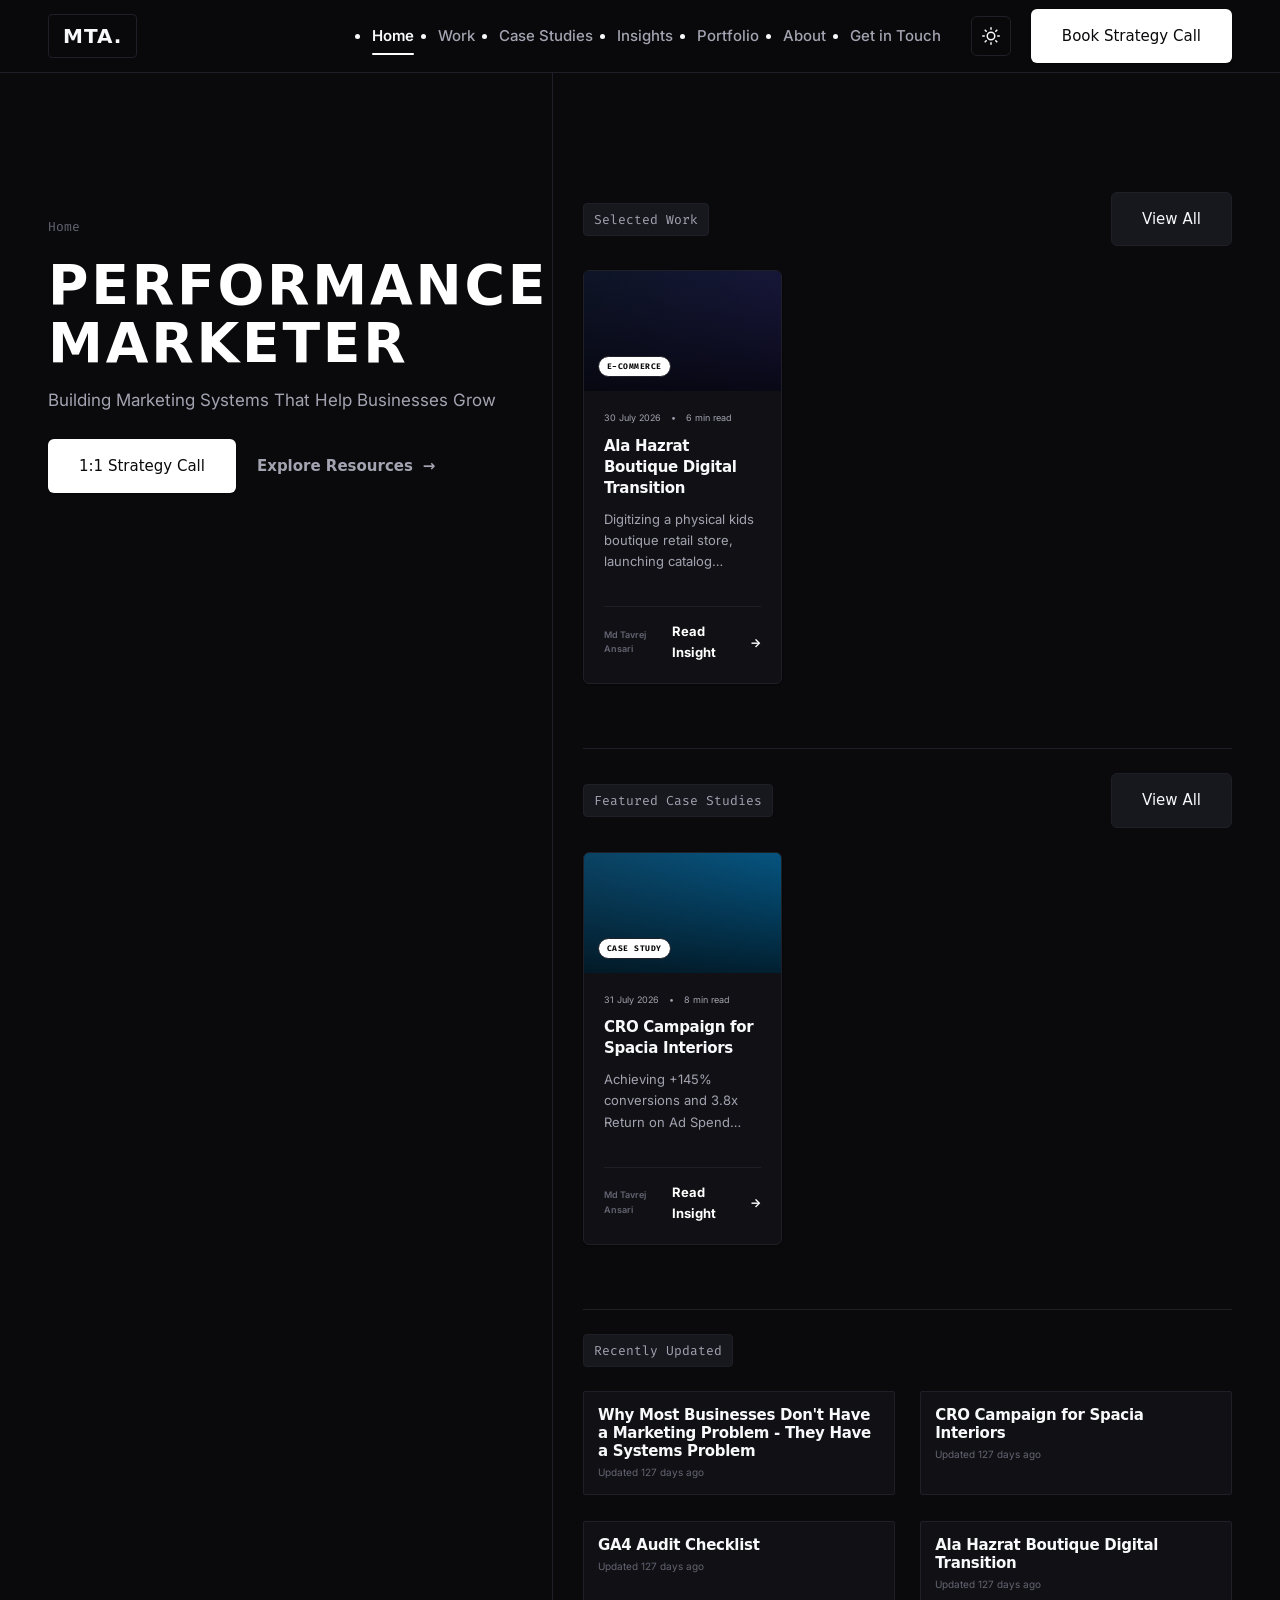
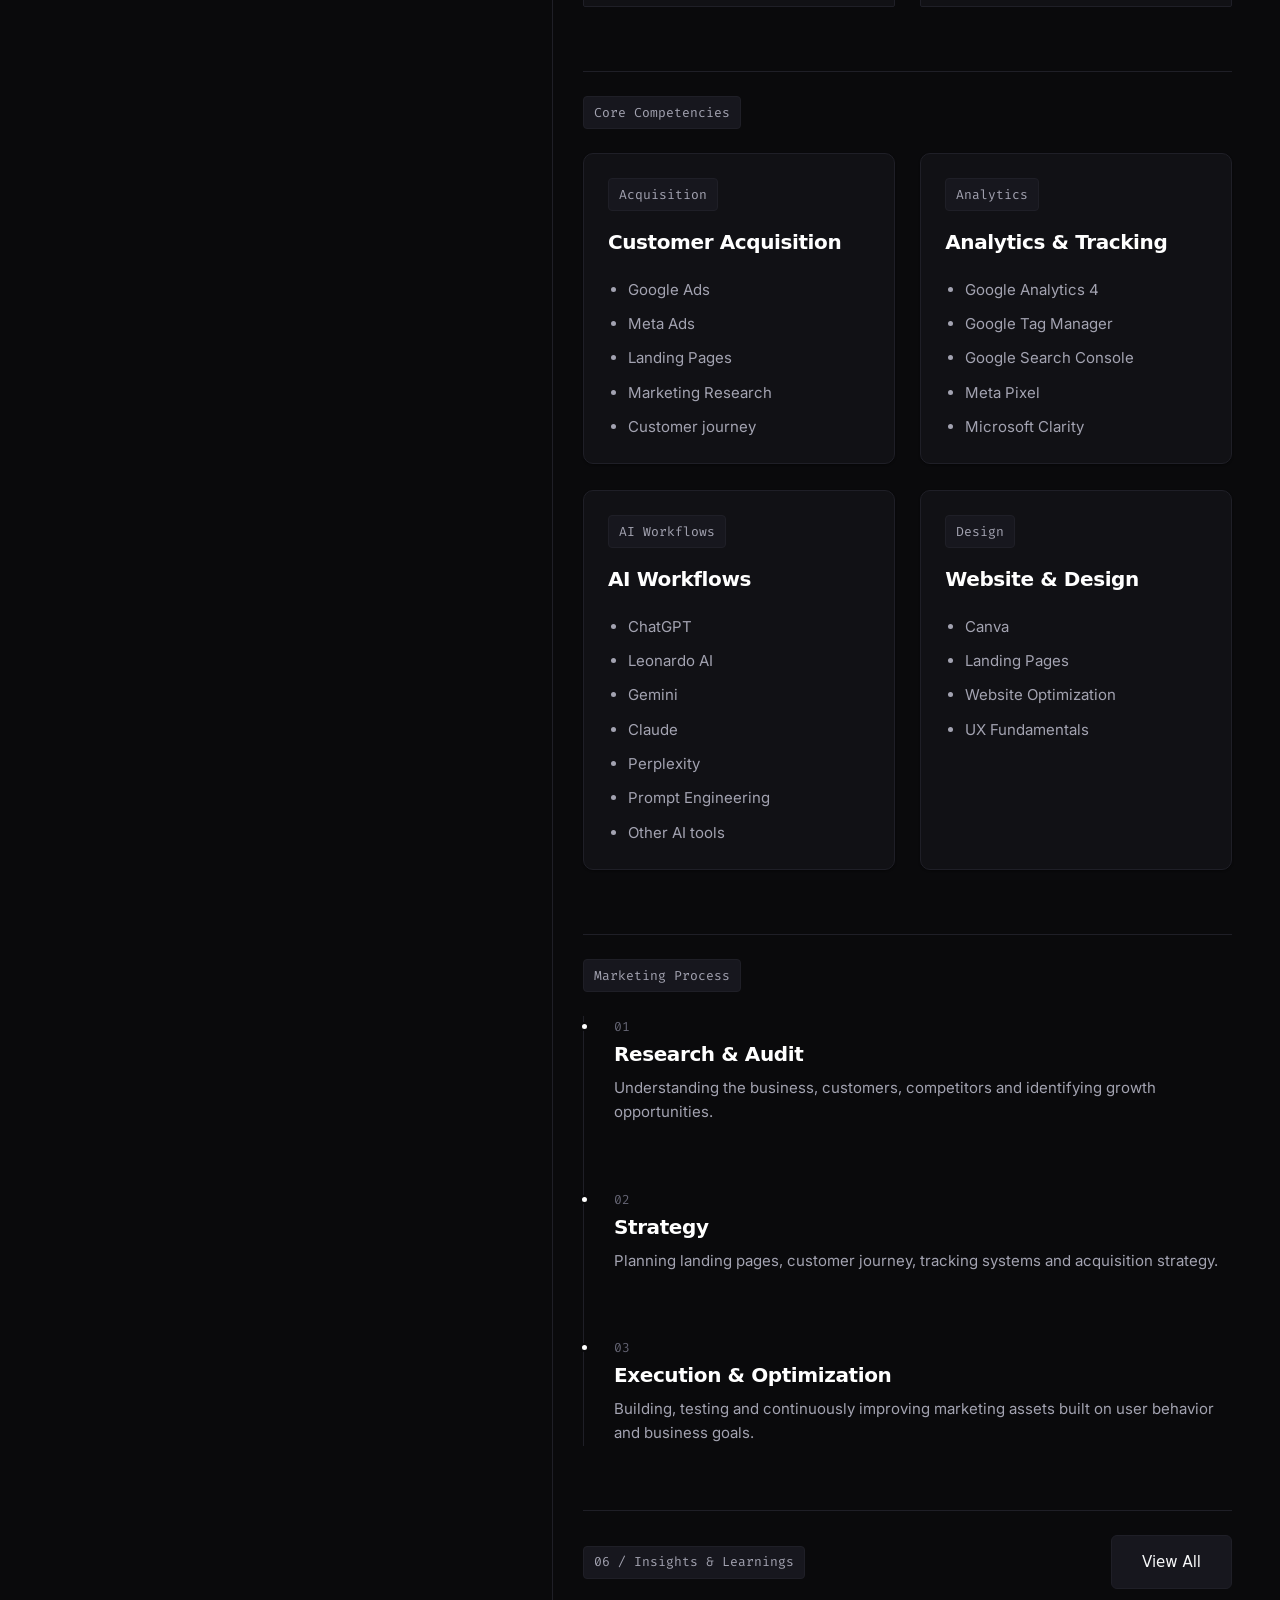
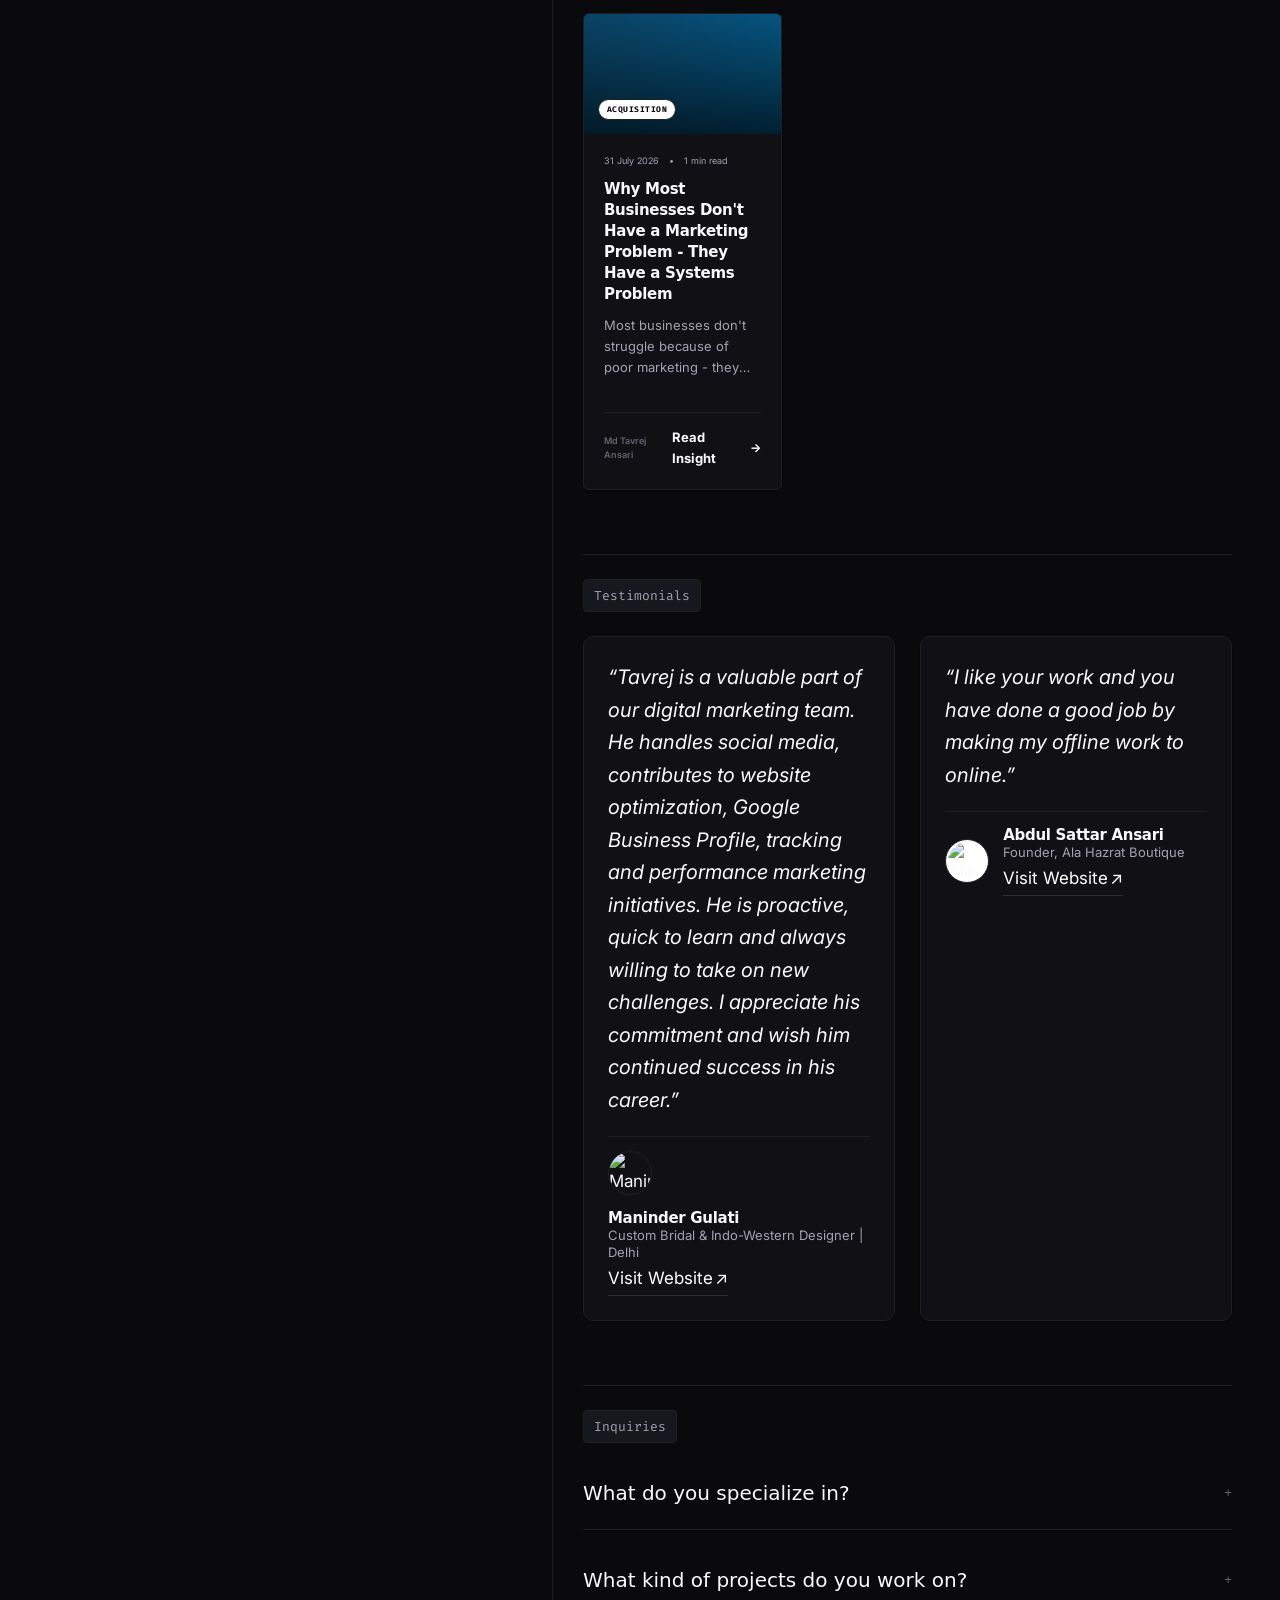
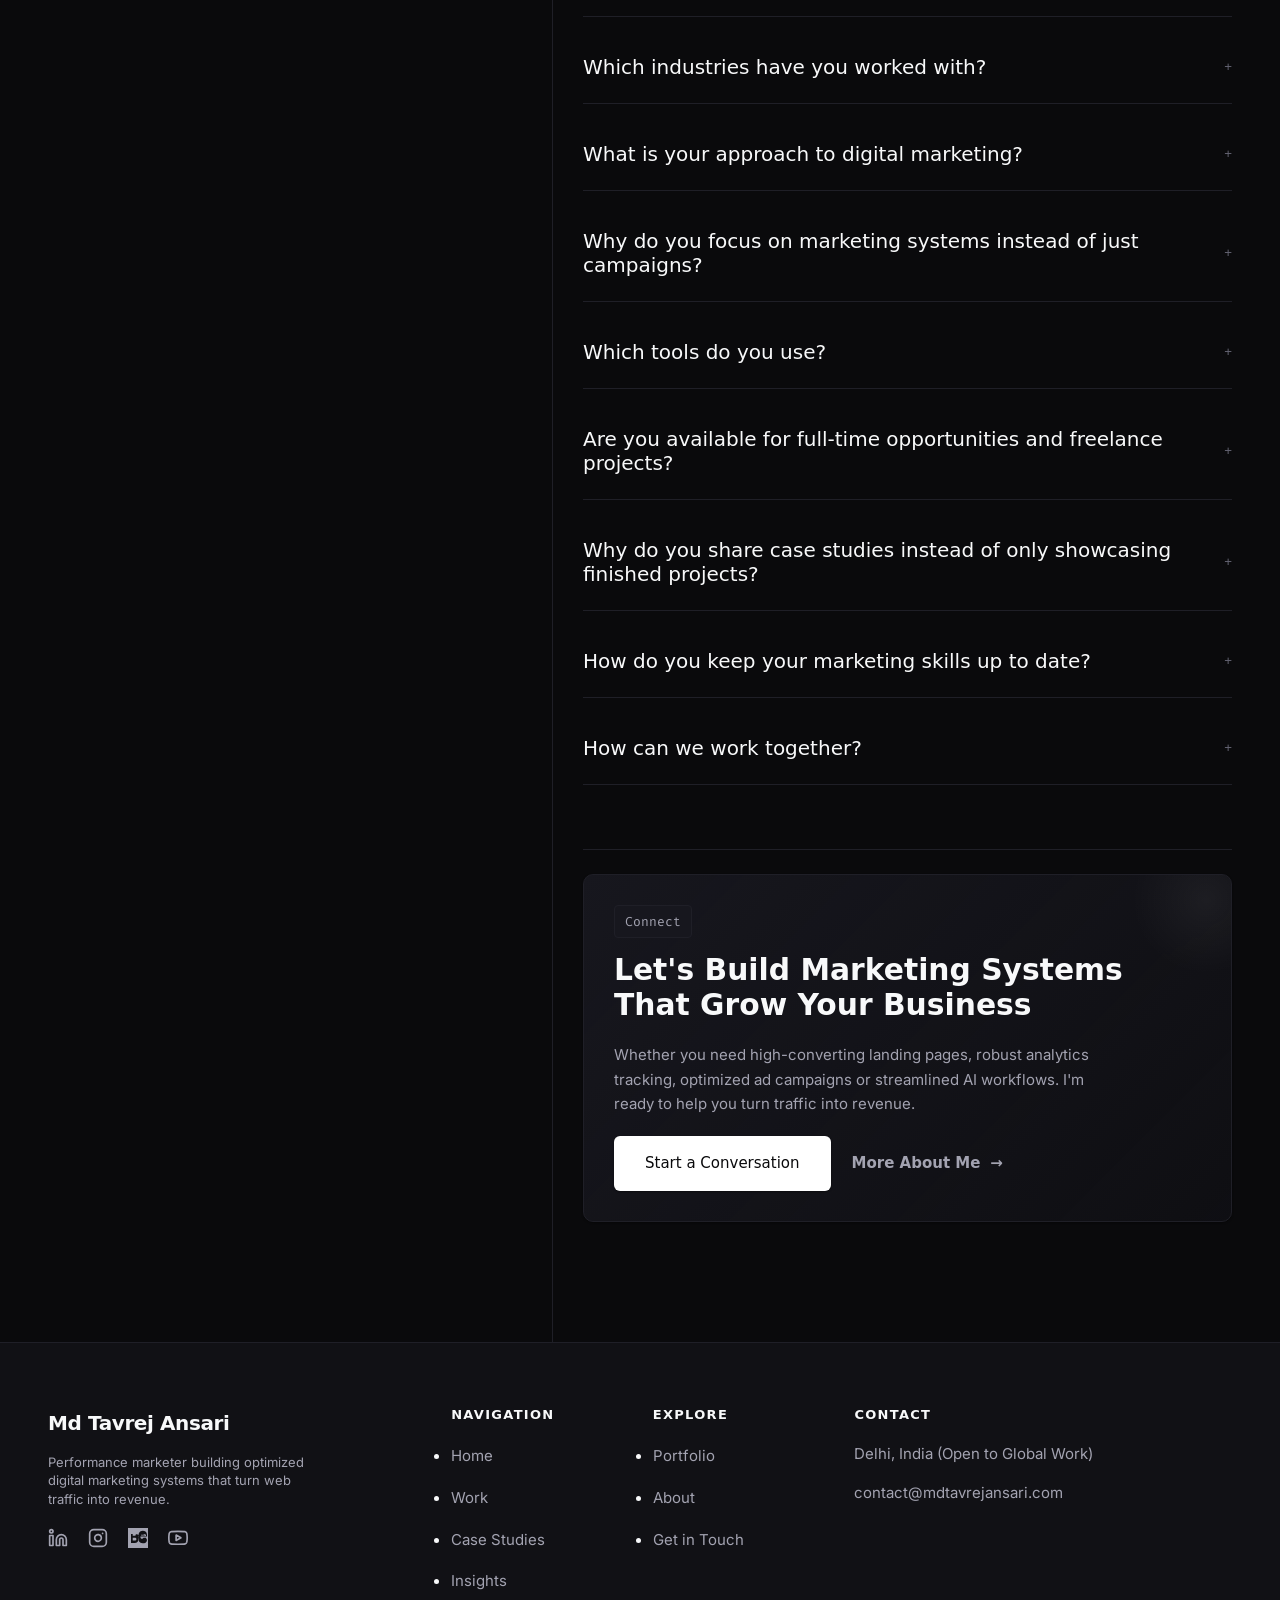
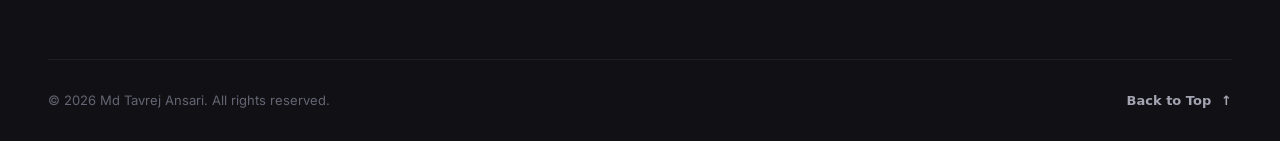
==== index.html @ 64d2eac8 "Initial commit: Integrate lightweight CMS and convert static portfolio to dynamic platform" ====
<!DOCTYPE html>
<html lang="en" data-theme="dark">

<head>
  <meta charset="UTF-8">
  <meta name="viewport" content="width=device-width, initial-scale=1.0">
  <title>Md Tavrej Ansari - Performance Marketer</title>
  <meta name="description"
    content="[SEO Page Meta Description: Professional portfolio of Md Tavrej Ansari. Clean wireframe structure ready for content integration.]">
  <link rel="stylesheet" href="/css/variables.css">
  <link rel="stylesheet" href="/css/main.css">
  <link rel="stylesheet" href="/css/components.css">
</head>

<body>
  <!-- Sticky Global Navigation Header -->
  <global-navbar></global-navbar>

  <main class="container">
    <div class="grid-12 relative" style="align-items: start;">

      <!-- LEFT SIDEBAR: Pinned Hero/Profile Section (Desktop Only) -->
      <aside class="col-span-12 col-span-5 sticky-sidebar flow flow-lg" aria-label="Profile Summary Intro"
        style="padding-top: var(--space-section); padding-bottom: var(--space-section);">
        <div class="flow flow-sm">
          <div class="breadcrumbs">
            <span>Home</span>
          </div>

          <h1 class="hero-title">PERFORMANCE MARKETER</h1>

          <p class="max-w-prose">
            Building Marketing Systems That Help Businesses Grow
          </p>
        </div>

        <div class="flex-group" style="align-items: center; gap: var(--space-md);">
          <a href="/contact" class="btn btn-primary">1:1 Strategy Call</a>
          <a href="/resources" class="btn btn-text"
            style="display: inline-flex; align-items: center; gap: var(--space-xs); font-weight: var(--fw-semibold); color: var(--color-text-secondary); text-decoration: none; padding: var(--space-xs) 0;">
            <span>Explore Resources</span>
            <span aria-hidden="true">&rarr;</span>
          </a>
        </div>
      </aside>

      <!-- RIGHT SIDEBAR: Scrollable Sections Flow -->
      <div class="col-span-12 col-span-7 border-l-desktop flow flow-xxl"
        style="padding-top: var(--space-section); padding-bottom: var(--space-section);">

        <!-- 2. FEATURED PROJECTS -->
        <section class="flow flow-lg" aria-label="Featured Projects Grid">
          <div class="flex-group justify-between">
            <div>
              <span class="badge">Selected Work</span>
            </div>
            <a href="/projects" class="btn btn-secondary">View All</a>
          </div>

          <div class="grid-12" id="home-latest-projects" style="gap: var(--grid-gap);">
            <!-- Populated dynamically by cms-loader.js -->
          </div>
        </section>

        <hr class="divider mb-0 mt-0">

        <!-- 3. FEATURED CASE STUDIES -->
        <section class="flow flow-lg" aria-label="Featured Case Studies">
          <div class="flex-group justify-between">
            <div>
              <span class="badge">Featured Case Studies</span>
            </div>
            <a href="/case-studies" class="btn btn-secondary">View All</a>
          </div>

          <div class="grid-12" id="home-latest-cases" style="gap: var(--grid-gap);">
            <!-- Populated dynamically by cms-loader.js -->
          </div>
        </section>

        <hr class="divider mb-0 mt-0">

        <!-- RECENTLY UPDATED -->
        <section class="flow flow-lg" aria-label="Recently Updated Publications">
          <div>
            <span class="badge">Recently Updated</span>
          </div>
          <div class="grid-12" id="home-recently-updated" style="gap: var(--grid-gap);">
            <!-- Populated dynamically by cms-loader.js -->
          </div>
        </section>

        <hr class="divider mb-0 mt-0">

        <!-- 4. SERVICES / EXPERTISE -->
        <section class="flow flow-lg" aria-label="Skills and Areas of Expertise">
          <div>
            <span class="badge">Core Competencies</span>
          </div>

          <div class="grid-12 grid-cols-2">
            <!-- Competency Category 1 -->
            <div class="card">
              <div class="card-body flow flow-xs">
                <span class="badge self-start">Acquisition</span>
                <h3 class="card-title"
                  style="font-size: var(--font-size-md); font-weight: bold; margin-top: var(--space-xxs);">Customer
                  Acquisition</h3>
                <ul class="flow flow-xxs mt-xs"
                  style="padding-left: var(--space-md); list-style-type: disc; color: var(--color-text-secondary); font-size: var(--font-size-sm); line-height: var(--lh-body);">
                  <li>Google Ads</li>
                  <li>Meta Ads</li>
                  <li>Landing Pages</li>
                  <li>Marketing Research</li>
                  <li>Customer journey</li>
                </ul>
              </div>
            </div>

            <!-- Competency Category 2 -->
            <div class="card">
              <div class="card-body flow flow-xs">
                <span class="badge self-start">Analytics</span>
                <h3 class="card-title"
                  style="font-size: var(--font-size-md); font-weight: bold; margin-top: var(--space-xxs);">Analytics &
                  Tracking</h3>
                <ul class="flow flow-xxs mt-xs"
                  style="padding-left: var(--space-md); list-style-type: disc; color: var(--color-text-secondary); font-size: var(--font-size-sm); line-height: var(--lh-body);">
                  <li>Google Analytics 4</li>
                  <li>Google Tag Manager</li>
                  <li>Google Search Console</li>
                  <li>Meta Pixel</li>
                  <li>Microsoft Clarity</li>
                </ul>
              </div>
            </div>

            <!-- Competency Category 3 -->
            <div class="card">
              <div class="card-body flow flow-xs">
                <span class="badge self-start">AI Workflows</span>
                <h3 class="card-title"
                  style="font-size: var(--font-size-md); font-weight: bold; margin-top: var(--space-xxs);">AI Workflows
                </h3>
                <ul class="flow flow-xxs mt-xs"
                  style="padding-left: var(--space-md); list-style-type: disc; color: var(--color-text-secondary); font-size: var(--font-size-sm); line-height: var(--lh-body);">
                  <li>ChatGPT</li>
                  <li>Leonardo AI</li>
                  <li>Gemini</li>
                  <li>Claude</li>
                  <li>Perplexity</li>
                  <li>Prompt Engineering</li>
                  <li>Other AI tools</li>
                </ul>
              </div>
            </div>

            <!-- Competency Category 4 -->
            <div class="card">
              <div class="card-body flow flow-xs">
                <span class="badge self-start">Design</span>
                <h3 class="card-title"
                  style="font-size: var(--font-size-md); font-weight: bold; margin-top: var(--space-xxs);">Website &
                  Design</h3>
                <ul class="flow flow-xxs mt-xs"
                  style="padding-left: var(--space-md); list-style-type: disc; color: var(--color-text-secondary); font-size: var(--font-size-sm); line-height: var(--lh-body);">
                  <li>Canva</li>
                  <li>Landing Pages</li>
                  <li>Website Optimization</li>
                  <li>UX Fundamentals</li>
                </ul>
              </div>
            </div>
          </div>
        </section>

        <hr class="divider mb-0 mt-0">

        <!-- 5. WORK PROCESS -->
        <section class="flow flow-lg" aria-label="Development Methodology">
          <div>
            <span class="badge">Marketing Process</span>
          </div>

          <div class="timeline-list flow flow-lg">
            <!-- Step 1 -->
            <div class="timeline-item flow flow-xs">
              <div class="timeline-dot"></div>
              <div class="timeline-meta">01</div>
              <h3 class="card-title"
                style="font-size: var(--font-size-md); font-weight: bold; margin-top: var(--space-xxs);">Research &
                Audit</h3>
              <p
                style="color: var(--color-text-secondary); font-size: var(--font-size-sm); line-height: var(--lh-body);">
                Understanding the business, customers, competitors and identifying growth opportunities.
              </p>
            </div>

            <!-- Step 2 -->
            <div class="timeline-item flow flow-xs">
              <div class="timeline-dot"></div>
              <div class="timeline-meta">02</div>
              <h3 class="card-title"
                style="font-size: var(--font-size-md); font-weight: bold; margin-top: var(--space-xxs);">Strategy</h3>
              <p
                style="color: var(--color-text-secondary); font-size: var(--font-size-sm); line-height: var(--lh-body);">
                Planning landing pages, customer journey, tracking systems and acquisition strategy.
              </p>
            </div>

            <!-- Step 3 -->
            <div class="timeline-item flow flow-xs">
              <div class="timeline-dot"></div>
              <div class="timeline-meta">03</div>
              <h3 class="card-title"
                style="font-size: var(--font-size-md); font-weight: bold; margin-top: var(--space-xxs);">Execution &
                Optimization</h3>
              <p
                style="color: var(--color-text-secondary); font-size: var(--font-size-sm); line-height: var(--lh-body);">
                Building, testing and continuously improving marketing assets built on user behavior and business goals.
              </p>
            </div>
          </div>
        </section>

        <hr class="divider mb-0 mt-0">

        <!-- 6. SELECTED ARTICLES -->
        <section class="flow flow-lg" aria-label="Recent Journal Articles">
          <div class="flex-group justify-between">
            <div>
              <span class="badge">06 / Insights & Learnings</span>
            </div>
            <a href="/articles" class="btn btn-secondary">View All</a>
          </div>

          <div class="grid-12" id="home-latest-articles" style="gap: var(--grid-gap);">
            <!-- Populated dynamically by cms-loader.js -->
          </div>
        </section>

        <hr class="divider mb-0 mt-0">

        <!-- 7. TESTIMONIALS -->
        <section class="flow flow-lg" aria-label="Client Feedback and Endorsements">
          <div>
            <span class="badge">Testimonials</span>
          </div>

          <div class="grid-12 grid-cols-2">
            <!-- Testimonial Card 1 -->
            <div class="card" style="padding: var(--space-lg);">
              <div class="flow flow-sm">
                <p
                  style="color: var(--color-text-primary); font-size: var(--font-size-md); line-height: var(--lh-body); font-style: italic;">
                  &ldquo;Tavrej is a valuable part of our digital marketing team. He handles social media, contributes
                  to website optimization, Google Business Profile, tracking and performance marketing initiatives. He
                  is proactive, quick to learn and always willing to take on new challenges. I appreciate his commitment
                  and wish him continued success in his career.&rdquo;
                </p>

                <div class="flex-group"
                  style="align-items: center; gap: var(--space-sm); border-top: 1px solid var(--color-border); padding-top: var(--space-sm); margin-top: var(--space-md);">
                  <img
                    src="https://media.licdn.com/dms/image/v2/D5603AQECJo79I4XwNw/profile-displayphoto-crop_800_800/B56Z2p_N1HHgAI-/0/1776673418296?e=1787184000&v=beta&t=XqsQSyARBqU2iQBm9NvF2PyPmhvC42hJ1-kITWvevDM"
                    alt="Maninder Gulati"
                    style="width: 44px; height: 44px; border-radius: var(--radius-full); object-fit: cover; flex-shrink: 0; border: 1px solid var(--color-border);" />
                  <div>
                    <h4
                      style="font-size: var(--font-size-sm); font-weight: bold; color: var(--color-text-primary); margin: 0;">
                      Maninder Gulati</h4>
                    <p
                      style="font-size: var(--font-size-xs); color: var(--color-text-secondary); margin: 0; line-height: 1.3;">
                      Custom Bridal & Indo-Western Designer | Delhi
                    </p>
                    <a href="https://manindergulatiofficial.com" target="_blank" rel="noopener noreferrer"
                      class="inline-link"
                      style="font-size: var(--font-size-xxs); display: inline-flex; align-items: center; gap: 2px; margin-top: 4px;">
                      <span>Visit Website</span>
                      <span aria-hidden="true">&nearr;</span>
                    </a>
                  </div>
                </div>
              </div>
            </div>

            <!-- Testimonial Card 2 -->
            <div class="card" style="padding: var(--space-lg);">
              <div class="flow flow-sm">
                <p
                  style="color: var(--color-text-primary); font-size: var(--font-size-md); line-height: var(--lh-body); font-style: italic;">
                  &ldquo;I like your work and you have done a good job by making my offline work to online.&rdquo;
                </p>

                <div class="flex-group"
                  style="align-items: center; gap: var(--space-sm); border-top: 1px solid var(--color-border); padding-top: var(--space-sm); margin-top: var(--space-md);">
                  <img
                    src="https://res.cloudinary.com/deaammmyy/image/upload/v1762666884/logo%202%20of%20Ala%20Hazrat%20Boutique.png"
                    alt="Ala Hazrat Boutique"
                    style="width: 44px; height: 44px; border-radius: var(--radius-full); object-fit: contain; flex-shrink: 0; border: 1px solid var(--color-border); background-color: #ffffff; padding: 2px;" />
                  <div>
                    <h4
                      style="font-size: var(--font-size-sm); font-weight: bold; color: var(--color-text-primary); margin: 0;">
                      Abdul Sattar Ansari</h4>
                    <p
                      style="font-size: var(--font-size-xs); color: var(--color-text-secondary); margin: 0; line-height: 1.3;">
                      Founder, Ala Hazrat Boutique
                    </p>
                    <a href="https://alahazratboutique.store" target="_blank" rel="noopener noreferrer"
                      class="inline-link"
                      style="font-size: var(--font-size-xxs); display: inline-flex; align-items: center; gap: 2px; margin-top: 4px;">
                      <span>Visit Website</span>
                      <span aria-hidden="true">&nearr;</span>
                    </a>
                  </div>
                </div>
              </div>
            </div>
          </div>
        </section>

        <hr class="divider mb-0 mt-0">

        <!-- 8. FREQUENTLY ASKED QUESTIONS -->
        <section class="flow flow-lg" aria-label="Frequently Asked Questions">
          <div>
            <span class="badge">Inquiries</span>
          </div>

          <div class="flow flow-sm">
            <!-- FAQ Item 1 -->
            <div class="accordion-item">
              <button class="accordion-header" aria-expanded="false" aria-controls="faq-home-1">
                <span class="accordion-title">What do you specialize in?</span>
                <span class="accordion-icon" aria-hidden="true">&plus;</span>
              </button>
              <div class="accordion-content" id="faq-home-1">
                <div class="accordion-body flow flow-xs">
                  <p>I specialize in building marketing systems that help businesses improve customer acquisition and
                    digital performance. My work includes Google Ads, Landing Pages, Website Optimization, conversion
                    tracking (GA4 & GTM), customer journey analysis and AI-powered marketing workflows.</p>
                </div>
              </div>
            </div>

            <!-- FAQ Item 2 -->
            <div class="accordion-item">
              <button class="accordion-header" aria-expanded="false" aria-controls="faq-home-2">
                <span class="accordion-title">What kind of projects do you work on?</span>
                <span class="accordion-icon" aria-hidden="true">&plus;</span>
              </button>
              <div class="accordion-content" id="faq-home-2">
                <div class="accordion-body flow flow-xs">
                  <p>I work on projects like landing page development, marketing strategy, website optimization,
                    tracking implementation, digital marketing campaigns, AI-assisted workflows and business growth
                    experiments. Each project focuses on solving a real business challenge with measurable improvements.
                  </p>
                </div>
              </div>
            </div>

            <!-- FAQ Item 3 -->
            <div class="accordion-item">
              <button class="accordion-header" aria-expanded="false" aria-controls="faq-home-3">
                <span class="accordion-title">Which industries have you worked with?</span>
                <span class="accordion-icon" aria-hidden="true">&plus;</span>
              </button>
              <div class="accordion-content" id="faq-home-3">
                <div class="accordion-body flow flow-xs">
                  <p>I've worked with businesses across fashion, interiors, local services, healthcare and other
                    service-based industries. Every project has helped me understand different customer behaviors,
                    marketing challenges and business growth strategies.</p>
                </div>
              </div>
            </div>

            <!-- FAQ Item 4 -->
            <div class="accordion-item">
              <button class="accordion-header" aria-expanded="false" aria-controls="faq-home-4">
                <span class="accordion-title">What is your approach to digital marketing?</span>
                <span class="accordion-icon" aria-hidden="true">&plus;</span>
              </button>
              <div class="accordion-content" id="faq-home-4">
                <div class="accordion-body flow flow-xs">
                  <p>I believe successful marketing starts with understanding the business before launching campaigns.
                    My approach begins with research, customer journey analysis, landing page optimization and proper
                    tracking, followed by continuous testing and improvement.</p>
                </div>
              </div>
            </div>

            <!-- FAQ Item 5 -->
            <div class="accordion-item">
              <button class="accordion-header" aria-expanded="false" aria-controls="faq-home-5">
                <span class="accordion-title">Why do you focus on marketing systems instead of just campaigns?</span>
                <span class="accordion-icon" aria-hidden="true">&plus;</span>
              </button>
              <div class="accordion-content" id="faq-home-5">
                <div class="accordion-body flow flow-xs">
                  <p>Running ads is only one part of marketing. A strong marketing system connects the website, landing
                    pages, analytics, conversion tracking, customer journey and ongoing optimization so every marketing
                    effort supports long-term business growth.</p>
                </div>
              </div>
            </div>

            <!-- FAQ Item 6 -->
            <div class="accordion-item">
              <button class="accordion-header" aria-expanded="false" aria-controls="faq-home-6">
                <span class="accordion-title">Which tools do you use?</span>
                <span class="accordion-icon" aria-hidden="true">&plus;</span>
              </button>
              <div class="accordion-content" id="faq-home-6">
                <div class="accordion-body flow flow-xs">
                  <p>My workflow includes Google Ads, Google Analytics 4 (GA4), Google Tag Manager (GTM), Meta Pixel,
                    Microsoft Clarity, Canva, ChatGPT, AI-powered creative tools and other digital marketing platforms
                    depending on project requirements.</p>
                </div>
              </div>
            </div>

            <!-- FAQ Item 7 -->
            <div class="accordion-item">
              <button class="accordion-header" aria-expanded="false" aria-controls="faq-home-7">
                <span class="accordion-title">Are you available for full-time opportunities and freelance
                  projects?</span>
                <span class="accordion-icon" aria-hidden="true">&plus;</span>
              </button>
              <div class="accordion-content" id="faq-home-7">
                <div class="accordion-body flow flow-xs">
                  <p>Yes. I'm open to full-time roles, freelance collaborations and project-based consulting where I can
                    contribute to digital marketing, customer acquisition, landing pages, marketing systems and business
                    growth initiatives.</p>
                </div>
              </div>
            </div>

            <!-- FAQ Item 8 -->
            <div class="accordion-item">
              <button class="accordion-header" aria-expanded="false" aria-controls="faq-home-8">
                <span class="accordion-title">Why do you share case studies instead of only showcasing finished
                  projects?</span>
                <span class="accordion-icon" aria-hidden="true">&plus;</span>
              </button>
              <div class="accordion-content" id="faq-home-8">
                <div class="accordion-body flow flow-xs">
                  <p>Case studies explain the thinking behind every project. I believe understanding the problem,
                    research process, strategy, implementation and lessons learned provides more value than simply
                    displaying the final outcome.</p>
                </div>
              </div>
            </div>

            <!-- FAQ Item 9 -->
            <div class="accordion-item">
              <button class="accordion-header" aria-expanded="false" aria-controls="faq-home-9">
                <span class="accordion-title">How do you keep your marketing skills up to date?</span>
                <span class="accordion-icon" aria-hidden="true">&plus;</span>
              </button>
              <div class="accordion-content" id="faq-home-9">
                <div class="accordion-body flow flow-xs">
                  <p>I continuously learn through real business projects, industry research, AI experimentation,
                    marketing documentation and hands-on implementation. My goal is to combine practical execution with
                    continuous learning and improvement.</p>
                </div>
              </div>
            </div>

            <!-- FAQ Item 10 -->
            <div class="accordion-item">
              <button class="accordion-header" aria-expanded="false" aria-controls="faq-home-10">
                <span class="accordion-title">How can we work together?</span>
                <span class="accordion-icon" aria-hidden="true">&plus;</span>
              </button>
              <div class="accordion-content" id="faq-home-10">
                <div class="accordion-body flow flow-xs">
                  <p>If you're looking for someone who enjoys solving business problems through marketing strategy,
                    landing pages, tracking and customer acquisition, feel free to get in touch. Whether it's a
                    full-time opportunity or a project collaboration, I'm always interested in discussing meaningful
                    work.</p>
                </div>
              </div>
            </div>
          </div>
        </section>

        <hr class="divider mb-0 mt-0">

        <!-- 9. FINAL CALL TO ACTION -->
        <section class="flow flow-lg" aria-label="Final Invitation Call to Action">
          <div class="card"
            style="padding: var(--space-xl); background: linear-gradient(135deg, var(--color-bg-tertiary) 0%, rgba(23, 23, 30, 0.4) 100%); border: 1px solid var(--color-border); position: relative; overflow: hidden;">
            <!-- Decorative Accent Blur -->
            <div
              style="position: absolute; top: -50px; right: -50px; width: 150px; height: 150px; background: radial-gradient(circle, rgba(255,255,255,0.05) 0%, transparent 70%); pointer-events: none;">
            </div>

            <div class="flow flow-md">
              <div>
                <span class="badge" style="margin-bottom: var(--space-sm);">Connect</span>
                <h2
                  style="font-size: var(--font-size-xl); font-weight: var(--fw-bold); color: var(--color-text-primary); margin: 0; line-height: var(--lh-heading); letter-spacing: var(--ls-heading);">
                  Let's Build Marketing Systems That Grow Your Business
                </h2>
              </div>

              <p
                style="color: var(--color-text-secondary); font-size: var(--font-size-sm); line-height: var(--lh-body); max-width: 55ch; margin-bottom: var(--space-md);">
                Whether you need high-converting landing pages, robust analytics tracking, optimized ad campaigns or
                streamlined AI workflows. I'm ready to help you turn traffic into revenue.
              </p>

              <div class="flex-group" style="align-items: center; gap: var(--space-md);">
                <a href="/contact" class="btn btn-primary">Start a Conversation</a>
                <a href="/about" class="btn btn-text"
                  style="display: inline-flex; align-items: center; gap: var(--space-xs); font-weight: var(--fw-semibold); color: var(--color-text-secondary); text-decoration: none;">
                  <span>More About Me</span>
                  <span aria-hidden="true">&rarr;</span>
                </a>
              </div>
            </div>
          </div>
        </section>

      </div>

    </div>
  </main>

  <!-- Global Footer -->
  <global-footer></global-footer>

  <!-- Application Logic Scripts -->
  <script src="js/components.js"></script>
  <script src="js/main.js"></script>
  <script src="data/db.js"></script>
  <script src="js/cms-loader.js"></script>
</body>

</html>
---- css/variables.css ----
@import url('https://fonts.googleapis.com/css2?family=Inter:wght@300;400;500;600&family=Outfit:wght@300;400;500;600;700&family=Space+Grotesque:wght@500;700&family=Montserrat:wght@700;800&family=Fira+Code:wght@400;500&display=swap');

/* ==========================================
   DESIGN TOKENS & SYSTEM VARIABLES
   ========================================== */

:root {
  /* --- Typography System --- */
  --font-body: 'Inter', system-ui, -apple-system, sans-serif;
  --font-heading: 'Space Grotesque', system-ui, -apple-system, sans-serif;
  --font-mono: 'Fira Code', monospace;

  /* Typographic Font Weights */
  --fw-light: 300;
  --fw-regular: 400;
  --fw-medium: 500;
  --fw-semibold: 600;
  --fw-bold: 700;

  /* Typographic Letter Spacings */
  --ls-tight: -0.02em;
  --ls-normal: 0em;
  --ls-wide: 0.05em;
  --ls-widest: 0.1em;

  /* Typography Scale (Fluid scale using clamp) */
  --font-size-xs: clamp(0.75rem, 0.72rem + 0.15vw, 0.8125rem);    /* 12px - 13px */
  --font-size-sm: clamp(0.875rem, 0.84rem + 0.18vw, 0.9375rem);   /* 14px - 15px */
  --font-size-base: clamp(1rem, 0.96rem + 0.2vw, 1.0625rem);      /* 16px - 17px */
  --font-size-md: clamp(1.125rem, 1.06rem + 0.3vw, 1.25rem);      /* 18px - 20px */
  --font-size-lg: clamp(1.25rem, 1.18rem + 0.35vw, 1.4375rem);    /* 20px - 23px */
  --font-size-xl: clamp(1.5rem, 1.38rem + 0.6vw, 1.875rem);       /* 24px - 30px */
  --font-size-xxl: clamp(2rem, 1.8rem + 1vw, 2.625rem);           /* 32px - 42px */
  --font-size-display: clamp(2.5rem, 2.2rem + 1.5vw, 3.5rem);     /* 40px - 56px */
  --font-size-hero: clamp(3.25rem, 2.85rem + 2vw, 4.75rem);       /* 52px - 76px */

  /* Line Heights */
  --lh-mono: 1.5;
  --lh-body: 1.625;
  --lh-heading: 1.2;
  --lh-display: 1.1;

  /* --- Spacing System (Mathematical Scale) --- */
  --space-xxs: clamp(0.25rem, 0.23rem + 0.1vw, 0.3125rem);      /* 4px - 5px */
  --space-xs: clamp(0.5rem, 0.46rem + 0.2vw, 0.625rem);         /* 8px - 10px */
  --space-sm: clamp(0.75rem, 0.7rem + 0.25vw, 0.875rem);        /* 12px - 14px */
  --space-md: clamp(1rem, 0.9rem + 0.5vw, 1.25rem);             /* 16px - 20px */
  --space-lg: clamp(1.25rem, 1.15rem + 0.5vw, 1.5rem);          /* 20px - 24px */
  --space-xl: clamp(1.5rem, 1.35rem + 0.75vw, 1.875rem);        /* 24px - 30px */
  --space-xxl: clamp(2rem, 1.8rem + 1vw, 2.5rem);               /* 32px - 40px */
  --space-3xl: clamp(3rem, 2.6rem + 2vw, 4rem);                 /* 48px - 64px */
  --space-section: clamp(5rem, 4rem + 5vw, 7.5rem);             /* 80px - 120px */
  --space-hero: clamp(7.5rem, 6rem + 7.5vw, 11rem);             /* 120px - 176px */

  /* --- Container & Layout System --- */
  --grid-columns: 12;
  --grid-gap: clamp(1rem, 0.8rem + 1vw, 2rem);
  --container-max-width: 1320px; /* Reduced to standard premium width */
  --container-padding: clamp(1.5rem, 1rem + 2.5vw, 3rem);

  /* --- Border Radius --- */
  --radius-none: 0px;
  --radius-xs: 2px;
  --radius-sm: 4px;
  --radius-md: 6px;
  --radius-lg: 10px; /* Enhanced card outline rounding */
  --radius-full: 9999px;

  /* --- Micro-Interaction Transitions --- */
  --transition-fast: 150ms cubic-bezier(0.4, 0, 0.2, 1);
  --transition-normal: 250ms cubic-bezier(0.4, 0, 0.2, 1);
  --transition-slow: 350ms cubic-bezier(0.4, 0, 0.2, 1);

  /* Aspect Ratios */
  --ratio-portrait: 3 / 4;
  --ratio-landscape: 16 / 9;
  --ratio-square: 1 / 1;
  --ratio-wide: 21 / 9;
}

/* ==========================================
   THEME STYLES (DEFAULT TO DARK / EDITORIAL)
   ========================================== */

/* Dark Theme Tokens (Default) */
:root {
  /* Core Backgrounds & Surfaces */
  --color-bg-primary: #0a0a0c;
  --color-bg-secondary: #111115;
  --color-bg-tertiary: #17171e;
  
  /* Text Colors */
  --color-text-primary: #f8f9fa;
  --color-text-secondary: #a3a3b1;
  --color-text-muted: #646473;
  --color-text-accent: #ffffff;
  
  /* Brand/Accent Colors */
  --color-accent: #ffffff;
  --color-accent-hover: #e4e4e9;
  --color-accent-subtle: rgba(255, 255, 255, 0.03);
  --color-accent-muted: rgba(255, 255, 255, 0.12);
  
  /* Borders */
  --color-border: #1f1f27;
  --color-border-hover: #32323e;
  --color-border-skeleton: rgba(255, 255, 255, 0.08);
  --color-border-skeleton-focus: rgba(255, 255, 255, 0.2);
  
  /* Semantic Status Colors (WCAG AAA/AA Compliant Contrast) */
  --color-success: #2ec4b6;
  --color-success-bg: rgba(46, 196, 182, 0.1);
  --color-success-border: rgba(46, 196, 182, 0.2);
  
  --color-warning: #ffb703;
  --color-warning-bg: rgba(255, 183, 3, 0.1);
  --color-warning-border: rgba(255, 183, 3, 0.2);
  
  --color-error: #ff3366;
  --color-error-bg: rgba(255, 51, 102, 0.1);
  --color-error-border: rgba(255, 51, 102, 0.2);
  
  --color-info: #00b4d8;
  --color-info-bg: rgba(0, 180, 216, 0.1);
  --color-info-border: rgba(0, 180, 216, 0.2);
  
  /* Shimmers & Inputs */
  --color-shimmer-start: #111115;
  --color-shimmer-middle: #1c1c24;
  --color-shimmer-end: #111115;

  --color-input-bg: #0d0d10;
  --color-input-focus: #ffffff;

  /* Shadows System (Refined Dark Mode paper-depth) */
  --shadow-sm: 0 1px 2px rgba(0, 0, 0, 0.4);
  --shadow-md: 0 4px 12px rgba(0, 0, 0, 0.4), 0 2px 4px rgba(0, 0, 0, 0.2);
  --shadow-lg: 0 12px 24px rgba(0, 0, 0, 0.5), 0 4px 8px rgba(0, 0, 0, 0.3);
  --shadow-glow: 0 0 24px rgba(255, 255, 255, 0.02);
  
  color-scheme: dark;
}

/* Light Theme Tokens */
[data-theme="light"] {
  /* Core Backgrounds & Surfaces */
  --color-bg-primary: #ffffff;
  --color-bg-secondary: #f6f6f9;
  --color-bg-tertiary: #eeeef2;
  
  /* Text Colors */
  --color-text-primary: #121215;
  --color-text-secondary: #565666;
  --color-text-muted: #8e8e9c;
  --color-text-accent: #000000;
  
  /* Brand/Accent Colors */
  --color-accent: #000000;
  --color-accent-hover: #1f1f24;
  --color-accent-subtle: rgba(0, 0, 0, 0.03);
  --color-accent-muted: rgba(0, 0, 0, 0.1);
  
  /* Borders */
  --color-border: #e2e2e8;
  --color-border-hover: #c9c9d4;
  --color-border-skeleton: rgba(0, 0, 0, 0.06);
  --color-border-skeleton-focus: rgba(0, 0, 0, 0.15);
  
  /* Semantic Status Colors (WCAG AAA/AA Compliant Contrast) */
  --color-success: #0f9f90;
  --color-success-bg: rgba(15, 159, 144, 0.08);
  --color-success-border: rgba(15, 159, 144, 0.15);
  
  --color-warning: #d97706;
  --color-warning-bg: rgba(217, 119, 6, 0.08);
  --color-warning-border: rgba(217, 119, 6, 0.15);
  
  --color-error: #dc2626;
  --color-error-bg: rgba(220, 38, 38, 0.08);
  --color-error-border: rgba(220, 38, 38, 0.15);
  
  --color-info: #0284c7;
  --color-info-bg: rgba(2, 132, 199, 0.08);
  --color-info-border: rgba(2, 132, 199, 0.15);
  
  /* Shimmers & Inputs */
  --color-shimmer-start: #eeeef2;
  --color-shimmer-middle: #e2e2e8;
  --color-shimmer-end: #eeeef2;

  --color-input-bg: #fdfdfd;
  --color-input-focus: #000000;

  /* Shadows System (Refined Light Mode paper-depth) */
  --shadow-sm: 0 1px 2px rgba(18, 18, 21, 0.05);
  --shadow-md: 0 4px 12px rgba(18, 18, 21, 0.05), 0 2px 4px rgba(18, 18, 21, 0.03);
  --shadow-lg: 0 12px 24px rgba(18, 18, 21, 0.08), 0 4px 8px rgba(18, 18, 21, 0.04);
  --shadow-glow: 0 0 24px rgba(0, 0, 0, 0.01);
  
  color-scheme: light;
}
---- css/main.css ----
/* ==========================================
   CSS RESET & BASE STYLES
   ========================================== */

*, *::before, *::after {
  box-sizing: border-box;
  margin: 0;
  padding: 0;
}

html {
  scroll-behavior: smooth;
  -webkit-text-size-adjust: 100%;
}

body {
  background-color: var(--color-bg-primary);
  color: var(--color-text-primary);
  font-family: var(--font-body);
  font-size: var(--font-size-base);
  line-height: var(--lh-body);
  -webkit-font-smoothing: antialiased;
  -moz-osx-font-smoothing: grayscale;
  overflow-x: hidden;
  transition: background-color var(--transition-normal), color var(--transition-normal);
}

/* Global Main Offset for Sticky Navbar */
main {
  padding-top: 4.5rem;
}

/* ==========================================
   LAYOUT HELPER & SPACING UTILITIES
   ========================================== */
.pt-0 { padding-top: 0 !important; }
.pb-0 { padding-bottom: 0 !important; }
.py-0 { padding-top: 0 !important; padding-bottom: 0 !important; }
.pt-xs { padding-top: var(--space-xs) !important; }
.pb-xs { padding-bottom: var(--space-xs) !important; }
.pb-sm { padding-bottom: var(--space-sm) !important; }
.pb-md { padding-bottom: var(--space-md) !important; }
.pb-lg { padding-bottom: var(--space-lg) !important; }

.mt-xxs { margin-top: var(--space-xxs) !important; }
.mt-xs { margin-top: var(--space-xs) !important; }
.mt-sm { margin-top: var(--space-sm) !important; }
.mt-md { margin-top: var(--space-md) !important; }
.mt-lg { margin-top: var(--space-lg) !important; }
.mt-xl { margin-top: var(--space-xl) !important; }
.mt-xxl { margin-top: var(--space-xxl) !important; }

.mb-0 { margin-bottom: 0 !important; }
.mb-xxs { margin-bottom: var(--space-xxs) !important; }
.mb-xs { margin-bottom: var(--space-xs) !important; }
.mb-sm { margin-bottom: var(--space-sm) !important; }
.mb-md { margin-bottom: var(--space-md) !important; }
.mb-lg { margin-bottom: var(--space-lg) !important; }
.mb-xl { margin-bottom: var(--space-xl) !important; }
.mb-xxl { margin-bottom: var(--space-xxl) !important; }
.mb-3xl { margin-bottom: var(--space-3xl) !important; }

.mx-auto { margin-left: auto !important; margin-right: auto !important; }
.max-w-600 { max-width: 600px !important; }
.max-w-800 { max-width: 800px !important; }

.border-t { border-top: 1px solid var(--color-border) !important; }
.border-b { border-bottom: 1px solid var(--color-border) !important; }
.border-0 { border: none !important; }

.bg-primary { background-color: var(--color-bg-primary) !important; }
.bg-secondary { background-color: var(--color-bg-secondary) !important; }
.bg-tertiary { background-color: var(--color-bg-tertiary) !important; }

.justify-between { justify-content: space-between !important; }
.justify-center { justify-content: center !important; }
.align-center { align-items: center !important; }
.self-start { align-self: flex-start !important; }
.relative { position: relative !important; }

@media (min-width: 992px) {
  .sticky-sidebar {
    position: sticky !important;
    top: 6rem !important;
    height: calc(100vh - 8.5rem) !important;
  }
  .border-l-desktop {
    border-left: 1px solid var(--color-border) !important;
    padding-left: var(--space-xl) !important;
  }
}

/* --- Typography Hierarchy (H1-H6) --- */
h1, h2, h3, h4, h5, h6 {
  font-family: var(--font-heading);
  font-weight: var(--fw-semibold);
  line-height: var(--lh-heading);
  color: var(--color-text-accent);
  letter-spacing: var(--ls-tight);
}

h1 { 
  font-size: var(--font-size-display); 
  font-weight: var(--fw-bold);
  line-height: var(--lh-display);
}
.hero-title {
  font-size: clamp(2.25rem, 1.85rem + 2vw, 3.5rem);
  letter-spacing: var(--ls-wide);
  line-height: 1.05;
  text-transform: uppercase;
  font-weight: var(--fw-bold);
}
h2 { font-size: var(--font-size-xxl); }
h3 { font-size: var(--font-size-xl); }
h4 { font-size: var(--font-size-lg); }
h5 { font-size: var(--font-size-md); }
h6 { font-size: var(--font-size-sm); letter-spacing: var(--ls-wide); }

/* Paragraph readability settings */
p {
  color: var(--color-text-secondary);
  font-weight: var(--fw-regular);
}

.max-w-prose {
  max-width: 65ch; /* Premium typographic line length */
}

/* Inline links vs standalone action links */
a {
  color: inherit;
  text-decoration: none;
  transition: color var(--transition-fast), border-color var(--transition-fast);
}

.inline-link {
  color: var(--color-text-accent);
  border-bottom: 1px solid var(--color-accent-muted);
  padding-bottom: 2px;
}

.inline-link:hover {
  color: var(--color-accent);
  border-bottom-color: var(--color-accent);
}

img, video, canvas, svg {
  display: block;
  max-width: 100%;
  height: auto;
}

/* Standalone list styles */
ul.list-bulleted, ol.list-numbered {
  margin-left: var(--space-lg);
  margin-bottom: var(--space-md);
  display: flex;
  flex-direction: column;
  gap: var(--space-xs);
}

ul.list-bulleted {
  list-style-type: square;
}

ol.list-numbered {
  list-style-type: decimal;
}

ul.list-bulleted li, ol.list-numbered li {
  padding-left: var(--space-xxs);
  color: var(--color-text-secondary);
}

code, pre {
  font-family: var(--font-mono);
  font-size: var(--font-size-sm);
  line-height: var(--lh-mono);
  background-color: var(--color-bg-secondary);
  padding: 2px 6px;
  border-radius: var(--radius-xs);
  border: 1px solid var(--color-border);
}

/* Focus Outline Rules (A11y) */
a:focus-visible,
button:focus-visible,
input:focus-visible,
select:focus-visible,
textarea:focus-visible {
  outline: 2px solid var(--color-input-focus);
  outline-offset: 4px;
}

/* ==========================================
   VERTICAL RHYTHM SYSTEM
   ========================================== */

/* The flow utility maps margin-top to child elements dynamically */
.flow > * + * {
  margin-top: var(--flow-space, 1.25rem);
}

.flow-xs { --flow-space: var(--space-xs); }
.flow-sm { --flow-space: var(--space-sm); }
.flow-md { --flow-space: var(--space-md); }
.flow-lg { --flow-space: var(--space-lg); }
.flow-xl { --flow-space: var(--space-xl); }
.flow-xxl { --flow-space: var(--space-xxl); }

/* ==========================================
   LAYOUT CONTAINER SYSTEM
   ========================================== */

.container {
  width: 100%;
  max-width: var(--container-max-width);
  margin-left: auto;
  margin-right: auto;
  padding-left: var(--container-padding);
  padding-right: var(--container-padding);
}

.container-wide {
  width: 100%;
  max-width: 1600px;
  margin-left: auto;
  margin-right: auto;
  padding-left: var(--container-padding);
  padding-right: var(--container-padding);
}

.container-narrow {
  width: 100%;
  max-width: 800px; /* Reading container for text-focused templates */
  margin-left: auto;
  margin-right: auto;
  padding-left: var(--container-padding);
  padding-right: var(--container-padding);
}

/* ==========================================
   SECTIONING SYSTEM
   ========================================== */

.section {
  padding-top: var(--space-section);
  padding-bottom: var(--space-section);
  position: relative;
}

.section-hero {
  padding-top: var(--space-hero);
  padding-bottom: var(--space-section);
}

/* Section Headers */
.section-header {
  margin-bottom: var(--space-xxl);
  display: flex;
  flex-direction: column;
  gap: var(--space-xs);
}

.section-header.text-center {
  align-items: center;
}

.section-title {
  margin-bottom: var(--space-xxs);
}

.section-desc {
  color: var(--color-text-secondary);
  font-size: var(--font-size-md);
  max-width: 60ch;
}

.section-actions {
  margin-top: var(--space-md);
  display: flex;
  gap: var(--space-sm);
  flex-wrap: wrap;
}

/* ==========================================
   GRID SYSTEM
   ========================================== */

/* 12 Column Grid System */
.grid-12 {
  display: grid;
  grid-template-columns: repeat(12, 1fr);
  gap: var(--grid-gap);
}

.grid {
  display: grid;
  gap: var(--grid-gap);
}

.grid-cols-1 { grid-template-columns: repeat(1, 1fr); }
.grid-cols-2 { grid-template-columns: repeat(1, 1fr); }
.grid-cols-3 { grid-template-columns: repeat(1, 1fr); }
.grid-cols-4 { grid-template-columns: repeat(1, 1fr); }

@media (min-width: 768px) {
  .grid-cols-2 { grid-template-columns: repeat(2, 1fr); }
  .grid-cols-3 { grid-template-columns: repeat(3, 1fr); }
  .grid-cols-4 { grid-template-columns: repeat(4, 1fr); }
}


.col-span-12 { grid-column: span 12; }
.col-span-11 { grid-column: span 12; }
.col-span-10 { grid-column: span 12; }
.col-span-9  { grid-column: span 12; }
.col-span-8  { grid-column: span 12; }
.col-span-7  { grid-column: span 12; }
.col-span-6  { grid-column: span 12; }
.col-span-5  { grid-column: span 12; }
.col-span-4  { grid-column: span 12; }
.col-span-3  { grid-column: span 12; }
.col-span-2  { grid-column: span 12; }
.col-span-1  { grid-column: span 12; }

@media (min-width: 768px) {
  .col-span-12 { grid-column: span 12; }
  .col-span-11 { grid-column: span 11; }
  .col-span-10 { grid-column: span 10; }
  .col-span-9  { grid-column: span 9; }
  .col-span-8  { grid-column: span 8; }
  .col-span-7  { grid-column: span 7; }
  .col-span-6  { grid-column: span 6; }
  .col-span-5  { grid-column: span 5; }
  .col-span-4  { grid-column: span 4; }
  .col-span-3  { grid-column: span 3; }
  .col-span-2  { grid-column: span 2; }
  .col-span-1  { grid-column: span 1; }
}

/* Reusable Dividers */
.divider {
  border: 0;
  height: 1px;
  background-color: var(--color-border);
  margin: var(--space-3xl) 0;
  width: 100%;
}

/* ==========================================
   PAGE LAYOUT ARCHETYPES
   ========================================== */

/* 1. Landing Page Template Layout */
.layout-landing {
  display: flex;
  flex-direction: column;
  width: 100%;
}

/* 2. Listing Page Template Layout */
.layout-listing {
  padding-bottom: var(--space-section);
}

/* 3. Detail Page Template Layout */
.layout-detail {
  padding-bottom: var(--space-section);
}

.layout-detail-grid {
  display: grid;
  grid-template-columns: repeat(12, 1fr);
  gap: var(--grid-gap);
}

.layout-detail-main {
  grid-column: span 12;
}

.layout-detail-sidebar {
  grid-column: span 12;
}

@media (min-width: 992px) {
  .layout-detail-main {
    grid-column: span 8;
  }
  .layout-detail-sidebar {
    grid-column: span 4;
  }
}

/* 4. Content Reading Page Template Layout */
.layout-content {
  display: flex;
  flex-direction: column;
  align-items: center;
  padding-bottom: var(--space-section);
}

/* 5. Contact Page Template Layout */
.layout-contact {
  padding-bottom: var(--space-section);
}

.layout-contact-grid {
  display: grid;
  grid-template-columns: repeat(12, 1fr);
  gap: var(--grid-gap);
}

.layout-contact-form {
  grid-column: span 12;
}

.layout-contact-info {
  grid-column: span 12;
}

@media (min-width: 768px) {
  .layout-contact-form {
    grid-column: span 7;
  }
  .layout-contact-info {
    grid-column: span 5;
  }
}

/* ==========================================
   LAYOUT UTILITIES
   ========================================== */

.flex-group {
  display: flex;
  gap: var(--space-sm);
  align-items: center;
  flex-wrap: wrap;
}

.stack-group {
  display: flex;
  flex-direction: column;
  gap: var(--space-md);
}

.text-center { text-align: center; }
.w-full { width: 100%; }

/* Screen Reader Utility (A11y) */
.sr-only {
  position: absolute;
  width: 1px;
  height: 1px;
  padding: 0;
  margin: -1px;
  overflow: hidden;
  clip: rect(0, 0, 0, 0);
  white-space: nowrap;
  border: 0;
}

@media (prefers-reduced-motion: reduce) {
  * {
    animation-duration: 0.01ms !important;
    animation-iteration-count: 1 !important;
    transition-duration: 0.01ms !important;
    scroll-behavior: auto !important;
  }
}
---- css/components.css ----
/* ==========================================
   REUSABLE UI COMPONENTS STYLES
   ========================================== */

/* 1. STICKY HEADER & NAVBAR */
.header-navbar {
  position: fixed;
  top: 0;
  left: 0;
  width: 100%;
  z-index: 1000;
  background-color: rgba(10, 10, 12, 0.75);
  backdrop-filter: blur(20px);
  -webkit-backdrop-filter: blur(20px);
  border-bottom: 1px solid var(--color-border);
  transition: background-color var(--transition-normal), border-color var(--transition-normal);
}

[data-theme="light"] .header-navbar {
  background-color: rgba(255, 255, 255, 0.75);
}

.navbar-container {
  display: flex;
  justify-content: space-between;
  align-items: center;
  height: 4.5rem;
}

.nav-logo {
  font-family: var(--font-heading);
  font-weight: var(--fw-bold);
  font-size: var(--font-size-md);
  letter-spacing: var(--ls-tight);
  display: flex;
  align-items: center;
  gap: var(--space-xs);
}

.nav-menu {
  display: flex;
  align-items: center;
  gap: var(--space-xl);
}

.nav-list {
  display: flex;
  align-items: center;
  gap: var(--space-lg);
}

.nav-link {
  font-size: var(--font-size-sm);
  font-weight: var(--fw-medium);
  color: var(--color-text-secondary);
  position: relative;
  padding: var(--space-xs) 0;
  letter-spacing: var(--ls-normal);
}

.nav-link:hover {
  color: var(--color-text-primary);
}

.nav-link.active {
  color: var(--color-text-primary);
  font-weight: var(--fw-semibold);
}

.nav-link.active::after {
  content: '';
  position: absolute;
  bottom: 0;
  left: 0;
  width: 100%;
  height: 2px;
  background-color: var(--color-accent);
  border-radius: var(--radius-full);
}

.nav-actions {
  display: flex;
  align-items: center;
  gap: var(--space-md);
}

/* Mobile Toggle Switch */
.mobile-nav-toggle {
  display: none;
  background: none;
  border: none;
  cursor: pointer;
  padding: var(--space-xs);
  z-index: 1010;
}

.mobile-nav-toggle span {
  display: block;
  width: 20px;
  height: 2px;
  background-color: var(--color-text-primary);
  margin: 4px 0;
  transition: transform var(--transition-normal), opacity var(--transition-normal), background-color var(--transition-normal);
  transform-origin: 2px 2px;
}

/* Hamburger Cross Animation */
.mobile-nav-toggle.active span:nth-child(1) {
  transform: rotate(45deg) translate(2px, 2px);
}

.mobile-nav-toggle.active span:nth-child(2) {
  opacity: 0;
}

.mobile-nav-toggle.active span:nth-child(3) {
  transform: rotate(-45deg) translate(1px, -2px);
}

@media (max-width: 992px) {
  .mobile-nav-toggle {
    display: block;
  }

  .nav-menu {
    position: fixed;
    top: 0;
    right: -100%;
    width: 100%;
    max-width: 360px;
    height: 100vh;
    background-color: var(--color-bg-secondary);
    border-left: 1px solid var(--color-border);
    flex-direction: column;
    align-items: flex-start;
    padding: 6rem var(--container-padding) var(--container-padding);
    gap: var(--space-3xl);
    transition: right var(--transition-normal), visibility var(--transition-normal);
    box-shadow: var(--shadow-lg);
    visibility: hidden;
    /* Prevent screen reader and tab indexes from focusing closed menu */
  }

  .nav-menu.open {
    right: 0;
    visibility: visible;
  }

  .nav-list {
    flex-direction: column;
    align-items: flex-start;
    width: 100%;
    gap: var(--space-md);
  }

  .nav-link {
    font-size: var(--font-size-md);
    width: 100%;
    display: block;
  }

  .nav-actions {
    flex-direction: column;
    align-items: flex-start;
    width: 100%;
    gap: var(--space-md);
  }
}

/* 2. REUSABLE FOOTER */
.global-footer {
  background-color: var(--color-bg-secondary);
  border-top: 1px solid var(--color-border);
  padding-top: var(--space-3xl);
  padding-bottom: var(--space-xl);
}

.footer-top {
  margin-bottom: var(--space-3xl);
}

.footer-grid {
  display: grid;
  grid-template-columns: repeat(12, 1fr);
  gap: var(--grid-gap);
}

.footer-brand {
  grid-column: span 12;
}

.footer-nav-col {
  grid-column: span 6;
}

.footer-contact {
  grid-column: span 12;
}

@media (min-width: 768px) {
  .footer-brand {
    grid-column: span 4;
  }

  .footer-nav-col {
    grid-column: span 2;
  }

  .footer-contact {
    grid-column: span 4;
  }
}

.footer-logo {
  font-family: var(--font-heading);
  font-weight: var(--fw-bold);
  font-size: var(--font-size-md);
  margin-bottom: var(--space-sm);
  letter-spacing: var(--ls-tight);
}

.footer-nav-title {
  font-family: var(--font-heading);
  font-size: var(--font-size-xs);
  font-weight: var(--fw-bold);
  text-transform: uppercase;
  letter-spacing: var(--ls-widest);
  color: var(--color-text-primary);
  margin-bottom: var(--space-md);
}

.footer-links-list {
  display: flex;
  flex-direction: column;
  gap: var(--space-sm);
}

.footer-link {
  font-size: var(--font-size-sm);
  color: var(--color-text-secondary);
}

.footer-link:hover {
  color: var(--color-text-primary);
}

.footer-bottom {
  border-top: 1px solid var(--color-border);
  padding-top: var(--space-xl);
  display: flex;
  flex-direction: column;
  gap: var(--space-md);
  align-items: center;
  justify-content: space-between;
}

@media (min-width: 768px) {
  .footer-bottom {
    flex-direction: row;
  }
}

.copyright {
  font-size: var(--font-size-xs);
  color: var(--color-text-muted);
  letter-spacing: var(--ls-normal);
}

/* 3. BUTTONS & CHIPS */
.btn {
  display: inline-flex;
  align-items: center;
  justify-content: center;
  font-family: var(--font-heading);
  font-size: var(--font-size-sm);
  font-weight: var(--fw-medium);
  padding: var(--space-sm) var(--space-xl);
  border-radius: var(--radius-md);
  /* Smooth standardized rounding */
  cursor: pointer;
  transition: all var(--transition-fast);
  border: 1px solid transparent;
  white-space: nowrap;
  letter-spacing: var(--ls-normal);
}

/* Base Active/Push effect on click */
.btn:active:not(:disabled) {
  transform: translateY(0) scale(0.98);
}

/* Global Disabled State */
.btn:disabled,
.btn.is-disabled {
  opacity: 0.45;
  cursor: not-allowed;
  pointer-events: none;
  box-shadow: none !important;
  transform: none !important;
}

.btn-primary {
  background-color: var(--color-accent);
  color: var(--color-bg-primary);
  box-shadow: var(--shadow-sm);
}

.btn-primary:hover:not(:disabled) {
  background-color: var(--color-accent-hover);
  transform: translateY(-1px);
  box-shadow: var(--shadow-md);
}

.btn-primary:focus-visible {
  outline: 2px solid var(--color-accent);
  outline-offset: 4px;
}

.btn-primary:disabled {
  background-color: var(--color-bg-tertiary);
  color: var(--color-text-muted);
}

.btn-secondary {
  background-color: var(--color-bg-tertiary);
  color: var(--color-text-primary);
  border-color: var(--color-border);
}

.btn-secondary:hover:not(:disabled) {
  border-color: var(--color-border-hover);
  background-color: var(--color-accent-subtle);
  transform: translateY(-1px);
}

.btn-secondary:focus-visible {
  outline: 2px solid var(--color-text-primary);
  outline-offset: 4px;
}

.btn-outline {
  background-color: transparent;
  color: var(--color-text-primary);
  border: 1px solid var(--color-border);
}

.btn-outline:hover:not(:disabled) {
  border-color: var(--color-text-primary);
  background-color: var(--color-accent-subtle);
  transform: translateY(-1px);
}

.btn-outline:focus-visible {
  outline: 2px solid var(--color-border-hover);
  outline-offset: 4px;
}

.btn-ghost {
  background-color: transparent;
  color: var(--color-text-secondary);
}

.btn-ghost:hover:not(:disabled) {
  color: var(--color-text-primary);
  background-color: var(--color-accent-subtle);
}

.btn-ghost:focus-visible {
  outline: 2px solid var(--color-border);
  outline-offset: 2px;
}

.btn-text {
  background-color: transparent;
  color: var(--color-text-secondary);
  padding: 0;
  border-radius: 0;
}

.btn-text:hover:not(:disabled) {
  color: var(--color-text-primary);
  text-decoration: underline;
}

.btn-text:focus-visible {
  outline: 2px solid var(--color-input-focus);
  outline-offset: 2px;
}

.btn-icon {
  background: none;
  border: 1px solid var(--color-border);
  color: var(--color-text-primary);
  padding: var(--space-xs);
  cursor: pointer;
  border-radius: var(--radius-md);
  display: inline-flex;
  align-items: center;
  justify-content: center;
  width: 2.5rem;
  height: 2.5rem;
  transition: all var(--transition-fast);
}

.btn-icon:hover:not(:disabled) {
  background-color: var(--color-accent-subtle);
  border-color: var(--color-border-hover);
  transform: translateY(-1px);
}

.btn-icon:focus-visible {
  outline: 2px solid var(--color-input-focus);
  outline-offset: 2px;
}

/* --- Badges & Tags System --- */
.badge {
  display: inline-flex;
  align-items: center;
  font-family: var(--font-mono);
  font-size: var(--font-size-xs);
  font-weight: var(--fw-regular);
  padding: var(--space-xxs) var(--space-xs);
  background-color: var(--color-bg-tertiary);
  color: var(--color-text-secondary);
  border: 1px solid var(--color-border);
  border-radius: var(--radius-sm);
  letter-spacing: var(--ls-normal);
}

/* Semantic Badges Modifiers */
.badge-success {
  background-color: var(--color-success-bg);
  color: var(--color-success);
  border-color: var(--color-success-border);
}

.badge-warning {
  background-color: var(--color-warning-bg);
  color: var(--color-warning);
  border-color: var(--color-warning-border);
}

.badge-error {
  background-color: var(--color-error-bg);
  color: var(--color-error);
  border-color: var(--color-error-border);
}

.badge-info {
  background-color: var(--color-info-bg);
  color: var(--color-info);
  border-color: var(--color-info-border);
}

.tag-pill {
  display: inline-flex;
  align-items: center;
  font-family: var(--font-body);
  font-size: var(--font-size-xs);
  font-weight: var(--fw-medium);
  padding: var(--space-xxs) var(--space-sm);
  background-color: var(--color-accent-subtle);
  color: var(--color-text-primary);
  border: 1px solid var(--color-border);
  border-radius: var(--radius-full);
}

/* 4. SKELETON WIREFRAME PLACEHOLDERS */
.skeleton-container {
  border: 1px dashed var(--color-border-skeleton);
  padding: var(--space-lg);
  border-radius: var(--radius-lg);
  /* Match card corner rounding */
  position: relative;
  overflow: hidden;
}

.skeleton-label {
  position: absolute;
  top: var(--space-xs);
  left: var(--space-xs);
  font-family: var(--font-mono);
  font-size: var(--font-size-xs);
  color: var(--color-text-muted);
  text-transform: uppercase;
  background-color: var(--color-bg-primary);
  padding: 2px 6px;
  border-radius: var(--radius-xs);
  border: 1px solid var(--color-border);
  z-index: 2;
  pointer-events: none;
  letter-spacing: var(--ls-wide);
}

.skeleton-media-box {
  width: 100%;
  background-color: var(--color-bg-tertiary);
  border-radius: var(--radius-md);
  position: relative;
  overflow: hidden;
  border: 1px solid var(--color-border);
}

.skeleton-media-box img {
  position: absolute;
  top: 0;
  left: 0;
  width: 100%;
  height: 100%;
  object-fit: cover;
}

.skeleton-media-box::before {
  content: '';
  display: block;
}

.ratio-landscape::before {
  padding-top: 56.25%;
}

/* 16:9 */
.ratio-portrait::before {
  padding-top: 133.33%;
}

/* 3:4 */
.ratio-square::before {
  padding-top: 100%;
}

/* 1:1 */
.ratio-wide::before {
  padding-top: 42.85%;
}

/* 21:9 */

.skeleton-bar {
  height: 1.25rem;
  background-color: var(--color-bg-tertiary);
  border-radius: var(--radius-xs);
  margin-bottom: var(--space-sm);
  width: 100%;
  border: 1px solid var(--color-border);
}

.skeleton-bar.heading-size {
  height: 2.25rem;
  width: 60%;
}

.skeleton-bar.text-short {
  width: 40%;
}

.skeleton-bar.text-medium {
  width: 75%;
}

.skeleton-bar.text-long {
  width: 100%;
}

/* 5. CARDS COMPONENTS */
.card {
  background-color: var(--color-bg-secondary);
  border: 1px solid var(--color-border);
  border-radius: var(--radius-lg);
  /* Refined smooth outer corners */
  overflow: hidden;
  display: flex;
  flex-direction: column;
  transition: transform var(--transition-normal), border-color var(--transition-normal), box-shadow var(--transition-normal);
  box-shadow: var(--shadow-sm);
}

.card:hover {
  border-color: var(--color-border-hover);
  transform: translateY(-2px);
  box-shadow: var(--shadow-md);
}

.card-img-wrapper {
  position: relative;
}

.card-body {
  padding: var(--space-lg);
  display: flex;
  flex-direction: column;
  flex-grow: 1;
  gap: var(--space-sm);
}

.card-meta {
  display: flex;
  gap: var(--space-xs);
}

.card-title {
  margin-top: var(--space-xxs);
  font-size: var(--font-size-xl);
}

.card-footer {
  margin-top: auto;
  padding-top: var(--space-md);
  border-top: 1px solid var(--color-border);
}

/* 6. SEARCH & FILTER CONTROLS */
.search-filter-area {
  display: flex;
  flex-direction: column;
  gap: var(--space-md);
  margin-bottom: var(--space-3xl);
}

@media (min-width: 768px) {
  .search-filter-area {
    flex-direction: row;
    align-items: center;
    justify-content: space-between;
  }
}

.search-bar-wrapper {
  position: relative;
  flex-grow: 1;
  max-width: 480px;
}

.search-input {
  width: 100%;
  background-color: var(--color-input-bg);
  border: 1px solid var(--color-border);
  color: var(--color-text-primary);
  padding: var(--space-sm) var(--space-md) var(--space-sm) 2.5rem;
  border-radius: var(--radius-md);
  font-family: var(--font-body);
  font-size: var(--font-size-sm);
  transition: border-color var(--transition-fast), box-shadow var(--transition-fast);
}

.search-input:focus {
  border-color: var(--color-input-focus);
  outline: none;
  box-shadow: var(--shadow-sm);
}

.search-icon-placeholder {
  position: absolute;
  left: 0.875rem;
  top: 50%;
  transform: translateY(-50%);
  color: var(--color-text-muted);
  pointer-events: none;
}

.filter-group {
  display: flex;
  gap: var(--space-xs);
  flex-wrap: wrap;
}

.filter-pill {
  background: none;
  border: 1px solid var(--color-border);
  color: var(--color-text-secondary);
  padding: var(--space-xs) var(--space-lg);
  font-family: var(--font-body);
  font-size: var(--font-size-xs);
  font-weight: var(--fw-medium);
  border-radius: var(--radius-full);
  cursor: pointer;
  transition: all var(--transition-fast);
}

.filter-pill:hover,
.filter-pill.active {
  border-color: var(--color-text-primary);
  color: var(--color-text-primary);
  background-color: var(--color-accent-subtle);
}

/* 7. PAGINATION & BREADCRUMBS */
.pagination {
  display: flex;
  justify-content: center;
  align-items: center;
  gap: var(--space-xs);
  margin-top: var(--space-3xl);
}

.page-num {
  width: 2.5rem;
  height: 2.5rem;
  display: flex;
  align-items: center;
  justify-content: center;
  border: 1px solid var(--color-border);
  border-radius: var(--radius-md);
  font-family: var(--font-mono);
  font-size: var(--font-size-sm);
  cursor: pointer;
  transition: all var(--transition-fast);
}

.page-num:hover,
.page-num.active {
  border-color: var(--color-text-primary);
  background-color: var(--color-accent-subtle);
}

.breadcrumbs {
  display: flex;
  align-items: center;
  gap: var(--space-xs);
  font-family: var(--font-mono);
  font-size: var(--font-size-xs);
  color: var(--color-text-muted);
  margin-bottom: var(--space-md);
  letter-spacing: var(--ls-normal);
}

.breadcrumbs a {
  color: var(--color-text-muted);
}

.breadcrumbs a:hover {
  color: var(--color-text-primary);
}

.breadcrumbs-separator::after {
  content: '/';
  margin: 0 var(--space-xxs);
}

/* 8. FORMS & INPUTS */
.form-group {
  display: flex;
  flex-direction: column;
  gap: var(--space-xs);
  margin-bottom: var(--space-lg);
}

.form-label {
  font-family: var(--font-heading);
  font-size: var(--font-size-xs);
  font-weight: var(--fw-semibold);
  color: var(--color-text-secondary);
}

.form-input,
.form-textarea,
.form-dropdown {
  width: 100%;
  background-color: var(--color-input-bg);
  border: 1px solid var(--color-border);
  color: var(--color-text-primary);
  padding: var(--space-md);
  border-radius: var(--radius-md);
  /* Standardized rounding */
  font-family: var(--font-body);
  font-size: var(--font-size-sm);
  transition: border-color var(--transition-fast), box-shadow var(--transition-fast);
}

.form-input:focus,
.form-textarea:focus,
.form-dropdown:focus {
  border-color: var(--color-input-focus);
  outline: none;
  box-shadow: var(--shadow-sm);
}

.form-input:disabled,
.form-textarea:disabled,
.form-dropdown:disabled {
  background-color: var(--color-bg-secondary);
  color: var(--color-text-muted);
  cursor: not-allowed;
  opacity: 0.7;
}

.form-textarea {
  min-height: 150px;
  resize: vertical;
}

/* Custom Checkbox styles */
.form-checkbox-wrapper {
  display: inline-flex;
  align-items: center;
  gap: var(--space-sm);
  cursor: pointer;
  font-family: var(--font-body);
  font-size: var(--font-size-sm);
  color: var(--color-text-secondary);
  user-select: none;
}

.form-checkbox-box {
  width: 1.125rem;
  height: 1.125rem;
  border: 1px solid var(--color-border);
  background-color: var(--color-input-bg);
  border-radius: var(--radius-xs);
  position: relative;
  transition: all var(--transition-fast);
  flex-shrink: 0;
}

.form-checkbox-input:checked+.form-checkbox-box {
  background-color: var(--color-accent);
  border-color: var(--color-accent);
}

.form-checkbox-box::after {
  content: '';
  position: absolute;
  left: 5px;
  top: 2px;
  width: 4px;
  height: 8px;
  border: solid var(--color-bg-primary);
  border-width: 0 2px 2px 0;
  transform: rotate(45deg) scale(0);
  transition: transform var(--transition-fast);
}

.form-checkbox-input:checked+.form-checkbox-box::after {
  transform: rotate(45deg) scale(1);
}

.form-checkbox-input:focus-visible+.form-checkbox-box {
  outline: 2px solid var(--color-input-focus);
  outline-offset: 3px;
}

.form-checkbox-input:disabled+.form-checkbox-box {
  background-color: var(--color-bg-secondary);
  border-color: var(--color-border);
  cursor: not-allowed;
}

/* Custom Radio styles */
.form-radio-wrapper {
  display: inline-flex;
  align-items: center;
  gap: var(--space-sm);
  cursor: pointer;
  font-family: var(--font-body);
  font-size: var(--font-size-sm);
  color: var(--color-text-secondary);
  user-select: none;
}

.form-radio-box {
  width: 1.125rem;
  height: 1.125rem;
  border: 1px solid var(--color-border);
  background-color: var(--color-input-bg);
  border-radius: var(--radius-full);
  position: relative;
  transition: all var(--transition-fast);
  flex-shrink: 0;
}

.form-radio-input:checked+.form-radio-box {
  border-color: var(--color-accent);
}

.form-radio-box::after {
  content: '';
  position: absolute;
  left: 4px;
  top: 4px;
  width: 8px;
  height: 8px;
  background-color: var(--color-accent);
  border-radius: var(--radius-full);
  transform: scale(0);
  transition: transform var(--transition-fast);
}

.form-radio-input:checked+.form-radio-box::after {
  transform: scale(1);
}

.form-radio-input:focus-visible+.form-radio-box {
  outline: 2px solid var(--color-input-focus);
  outline-offset: 3px;
}

.form-radio-input:disabled+.form-radio-box {
  background-color: var(--color-bg-secondary);
  border-color: var(--color-border);
  cursor: not-allowed;
}

/* Custom Toggle Switch styles */
.form-toggle-wrapper {
  display: inline-flex;
  align-items: center;
  gap: var(--space-sm);
  cursor: pointer;
  user-select: none;
}

.form-toggle-switch {
  width: 2.25rem;
  height: 1.25rem;
  background-color: var(--color-bg-tertiary);
  border: 1px solid var(--color-border);
  border-radius: var(--radius-full);
  position: relative;
  transition: all var(--transition-fast);
  flex-shrink: 0;
}

.form-toggle-switch::after {
  content: '';
  position: absolute;
  top: 1px;
  left: 1px;
  width: 1rem;
  height: 1rem;
  background-color: var(--color-text-secondary);
  border-radius: var(--radius-full);
  transition: transform var(--transition-fast), background-color var(--transition-fast);
}

.form-toggle-input:checked+.form-toggle-switch {
  background-color: var(--color-accent);
  border-color: var(--color-accent);
}

.form-toggle-input:checked+.form-toggle-switch::after {
  transform: translateX(1rem);
  background-color: var(--color-bg-primary);
}

.form-toggle-input:focus-visible+.form-toggle-switch {
  outline: 2px solid var(--color-input-focus);
  outline-offset: 3px;
}

.form-toggle-input:disabled+.form-toggle-switch {
  opacity: 0.5;
  cursor: not-allowed;
}

/* Form Validation Classes */
.form-input.is-error,
.form-textarea.is-error {
  border-color: var(--color-error);
}

.form-input.is-error:focus,
.form-textarea.is-error:focus {
  box-shadow: 0 0 0 2px var(--color-error-border);
}

.form-input.is-success,
.form-textarea.is-success {
  border-color: var(--color-success);
}

.form-input.is-success:focus,
.form-textarea.is-success:focus {
  box-shadow: 0 0 0 2px var(--color-success-border);
}

/* 9. ACCORDIONS (FAQ) */
.accordion-item {
  border-bottom: 1px solid var(--color-border);
}

.accordion-header {
  width: 100%;
  display: flex;
  justify-content: space-between;
  align-items: center;
  padding: var(--space-lg) 0;
  background: none;
  border: none;
  text-align: left;
  cursor: pointer;
  color: var(--color-text-primary);
}

.accordion-title {
  font-family: var(--font-heading);
  font-size: var(--font-size-md);
  font-weight: var(--fw-medium);
}

.accordion-icon {
  transition: transform var(--transition-normal);
  color: var(--color-text-muted);
}

.accordion-item.active .accordion-icon {
  transform: rotate(45deg);
}

.accordion-content {
  max-height: 0;
  overflow: hidden;
  transition: max-height var(--transition-normal) ease-out;
}

.accordion-item.active .accordion-content {
  max-height: 24rem; /* Safe height limit to fit all answers */
}

.accordion-body {
  padding-bottom: var(--space-lg);
  color: var(--color-text-secondary);
}

/* 10. TIMELINE (JOURNEY) */
.timeline-list {
  position: relative;
  padding-left: var(--space-xl);
  border-left: 1px solid var(--color-border);
}

.timeline-item {
  position: relative;
  margin-bottom: var(--space-3xl);
}

.timeline-item:last-child {
  margin-bottom: 0;
}

.timeline-dot {
  position: absolute;
  left: calc(-1 * var(--space-xl) - 4px);
  top: 6px;
  width: 9px;
  height: 9px;
  border-radius: var(--radius-full);
  background-color: var(--color-accent);
  border: 2px solid var(--color-bg-primary);
}

.timeline-meta {
  font-family: var(--font-mono);
  font-size: var(--font-size-xs);
  color: var(--color-text-muted);
  margin-bottom: var(--space-xxs);
}

/* 11. STATES (LOADING & EMPTY) */
.loading-overlay {
  display: flex;
  align-items: center;
  justify-content: center;
  min-height: 300px;
}

.loading-spinner {
  width: 40px;
  height: 40px;
  border: 2px solid var(--color-border);
  border-radius: 50%;
  border-top-color: var(--color-accent);
  animation: spin 1s infinite linear;
}

@keyframes spin {
  0% {
    transform: rotate(0deg);
  }

  100% {
    transform: rotate(360deg);
  }
}

.empty-state {
  text-align: center;
  padding: var(--space-3xl) var(--space-lg);
  border: 1px dashed var(--color-border);
  border-radius: var(--radius-lg);
}

.empty-state-icon {
  font-size: 2rem;
  color: var(--color-text-muted);
  margin-bottom: var(--space-md);
}

/* 12. FEEDBACK & ALERT COMPONENTS */
.alert {
  display: flex;
  align-items: flex-start;
  gap: var(--space-md);
  padding: var(--space-md) var(--space-lg);
  border-radius: var(--radius-md);
  border: 1px solid transparent;
  margin-bottom: var(--space-md);
  font-size: var(--font-size-sm);
  line-height: var(--lh-body);
}

.alert-icon {
  font-size: 1.15rem;
  line-height: 1;
  flex-shrink: 0;
  margin-top: 2px;
}

.alert-content {
  flex-grow: 1;
}

.alert-title {
  font-weight: var(--fw-semibold);
  margin-bottom: var(--space-xxs);
  color: currentColor;
}

.alert-message {
  color: var(--color-text-secondary);
  font-size: var(--font-size-xs);
}

.alert-success {
  background-color: var(--color-success-bg);
  color: var(--color-success);
  border-color: var(--color-success-border);
}

.alert-success .alert-message {
  color: var(--color-success);
  opacity: 0.85;
}

.alert-warning {
  background-color: var(--color-warning-bg);
  color: var(--color-warning);
  border-color: var(--color-warning-border);
}

.alert-warning .alert-message {
  color: var(--color-warning);
  opacity: 0.85;
}

.alert-error {
  background-color: var(--color-error-bg);
  color: var(--color-error);
  border-color: var(--color-error-border);
}

.alert-error .alert-message {
  color: var(--color-error);
  opacity: 0.85;
}

.alert-info {
  background-color: var(--color-info-bg);
  color: var(--color-info);
  border-color: var(--color-info-border);
}

.alert-info .alert-message {
  color: var(--color-info);
  opacity: 0.85;
}

/* 13. DYNAMIC CARD INTERACTION & HOVER STATES */
.dynamic-card:hover {
  transform: translateY(-4px);
  border-color: var(--color-text-accent) !important;
  box-shadow: 0 12px 24px rgba(0, 0, 0, 0.3);
}

.dynamic-card:hover h3 {
  color: var(--color-text-accent) !important;
}

.dynamic-card:hover .arrow {
  transform: translateX(4px);
}
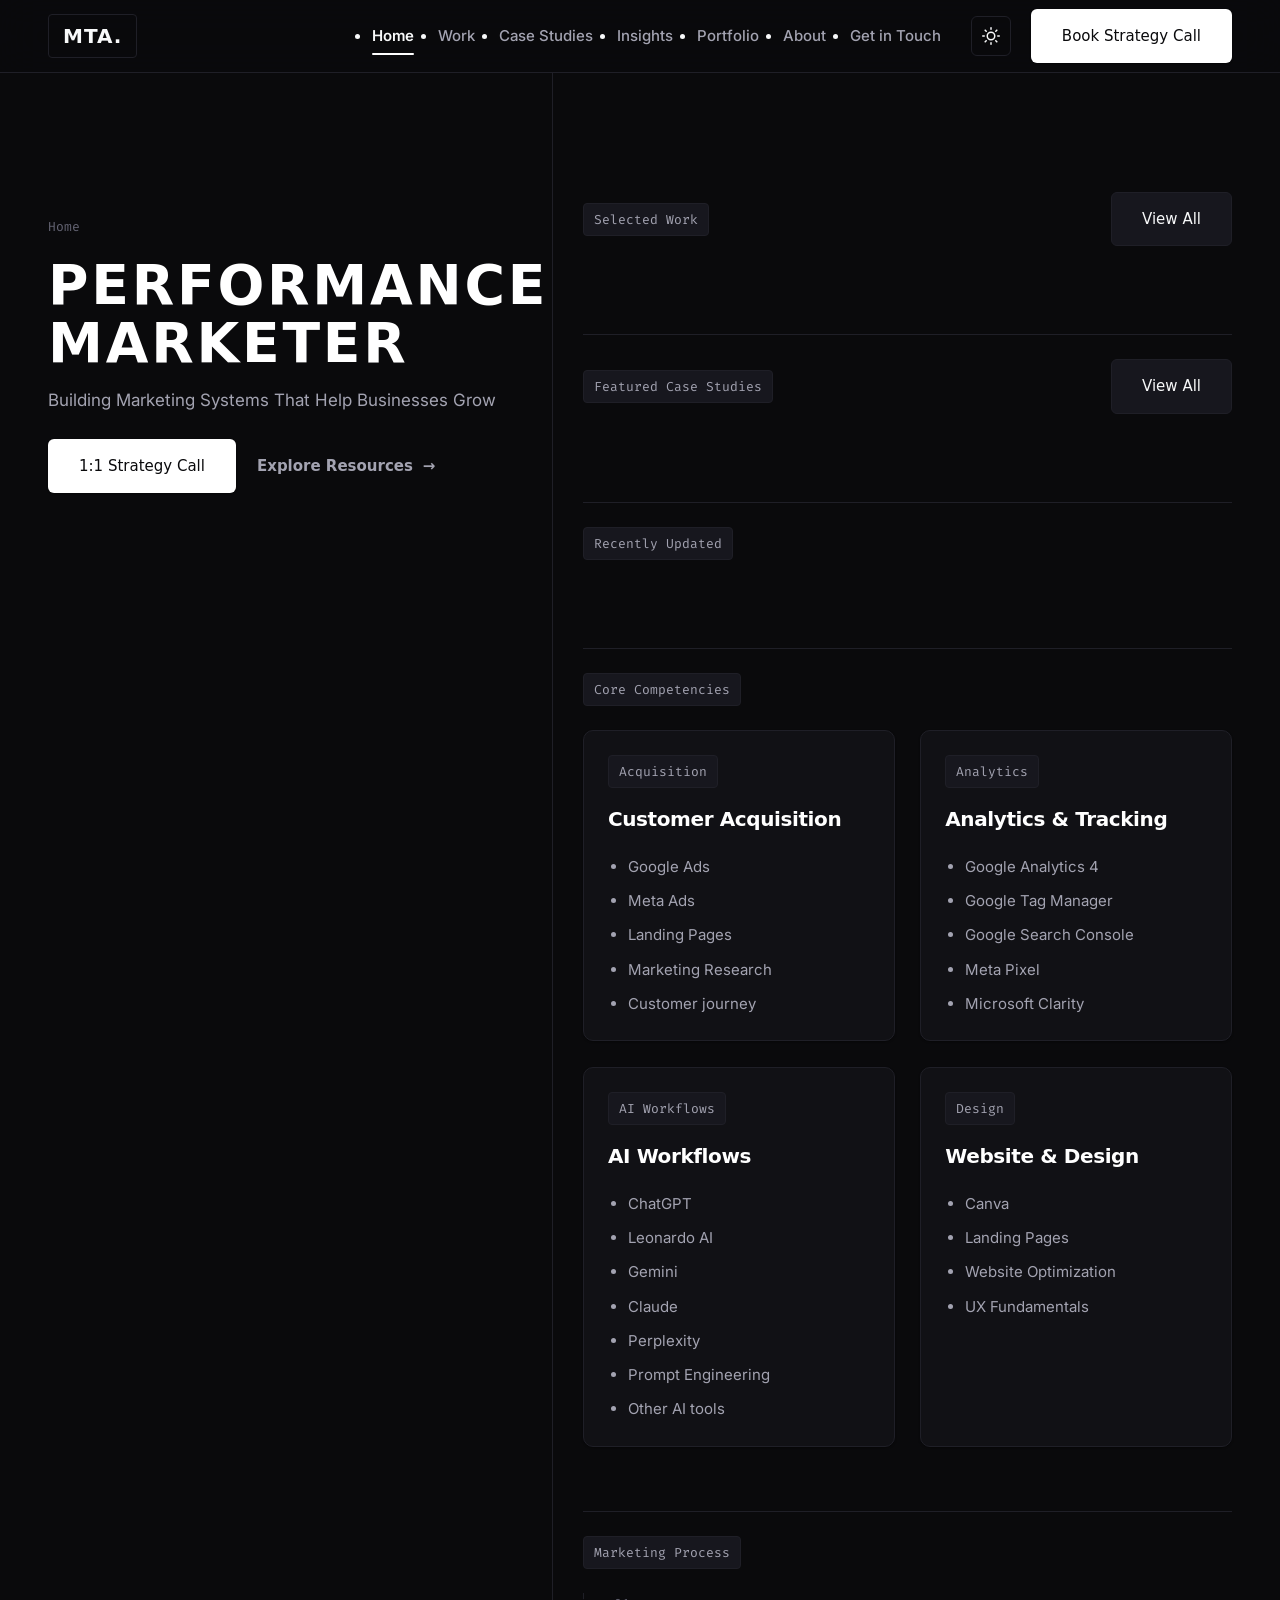
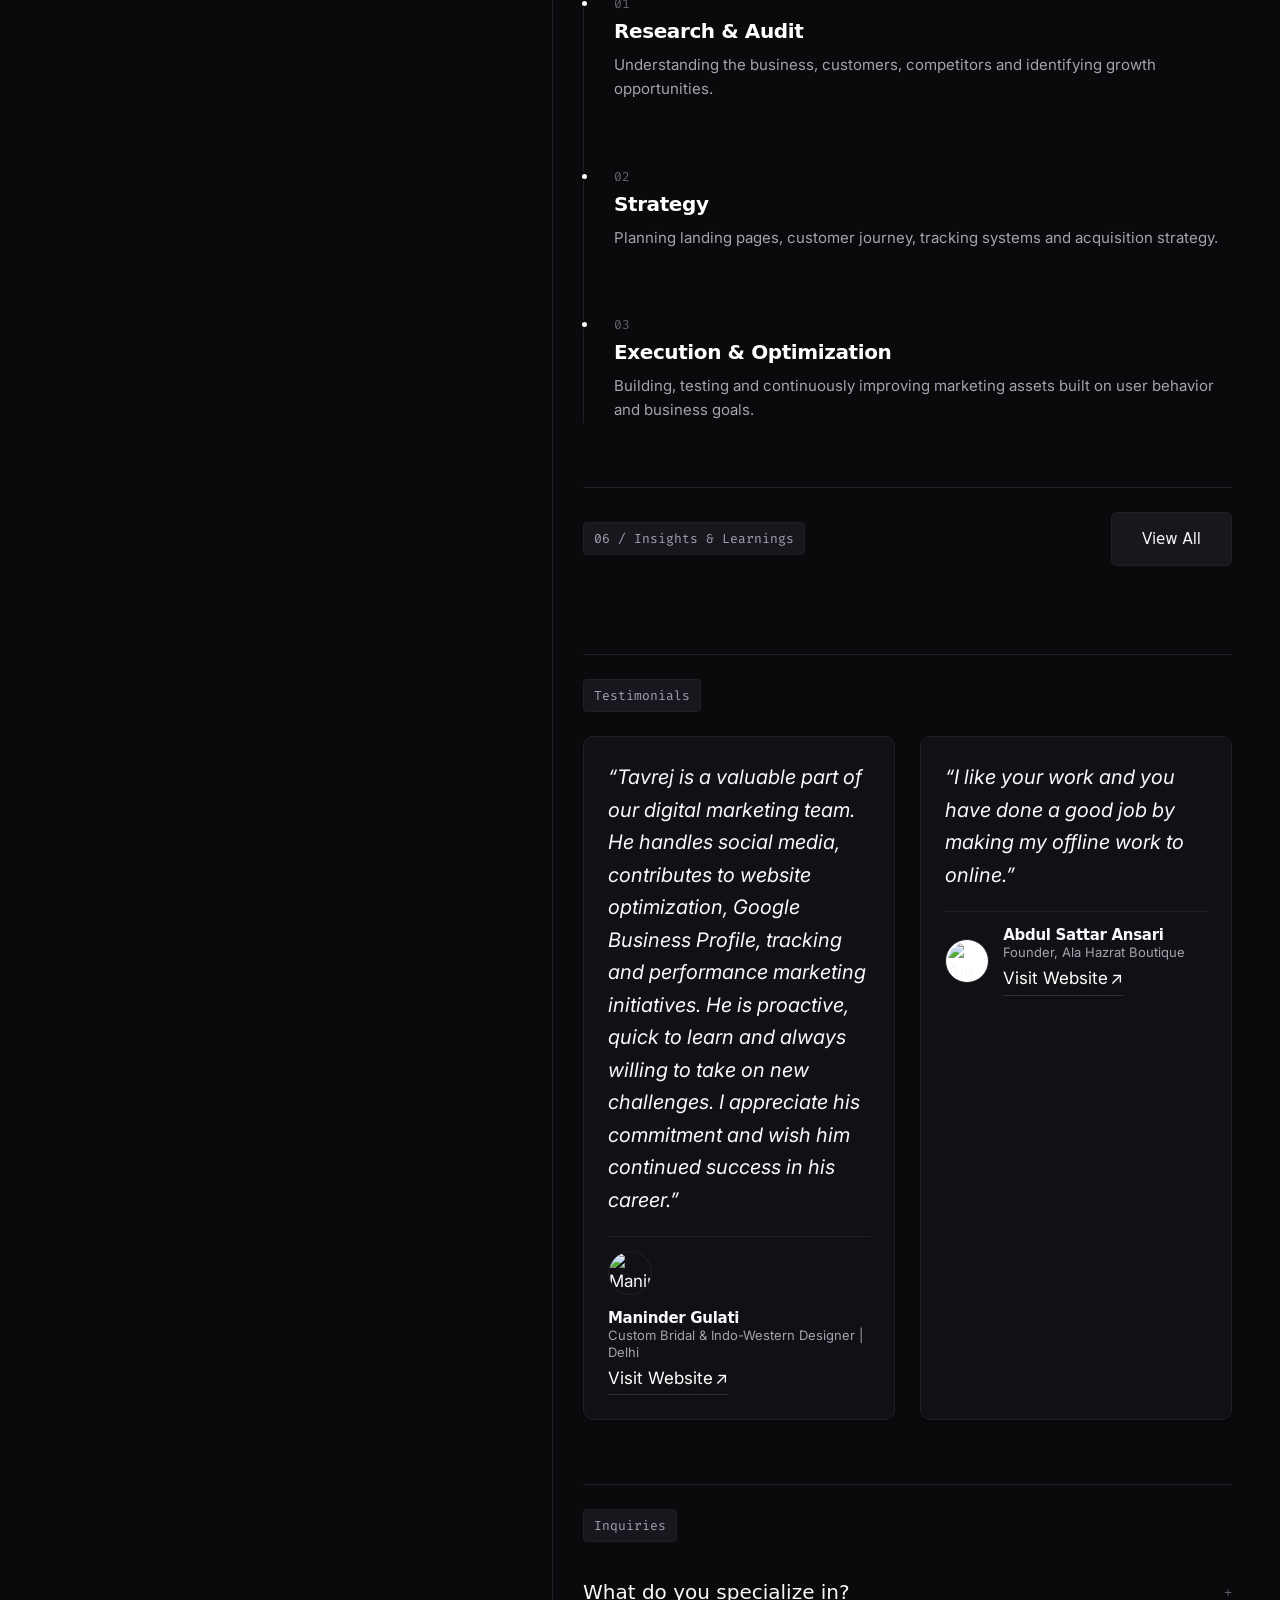
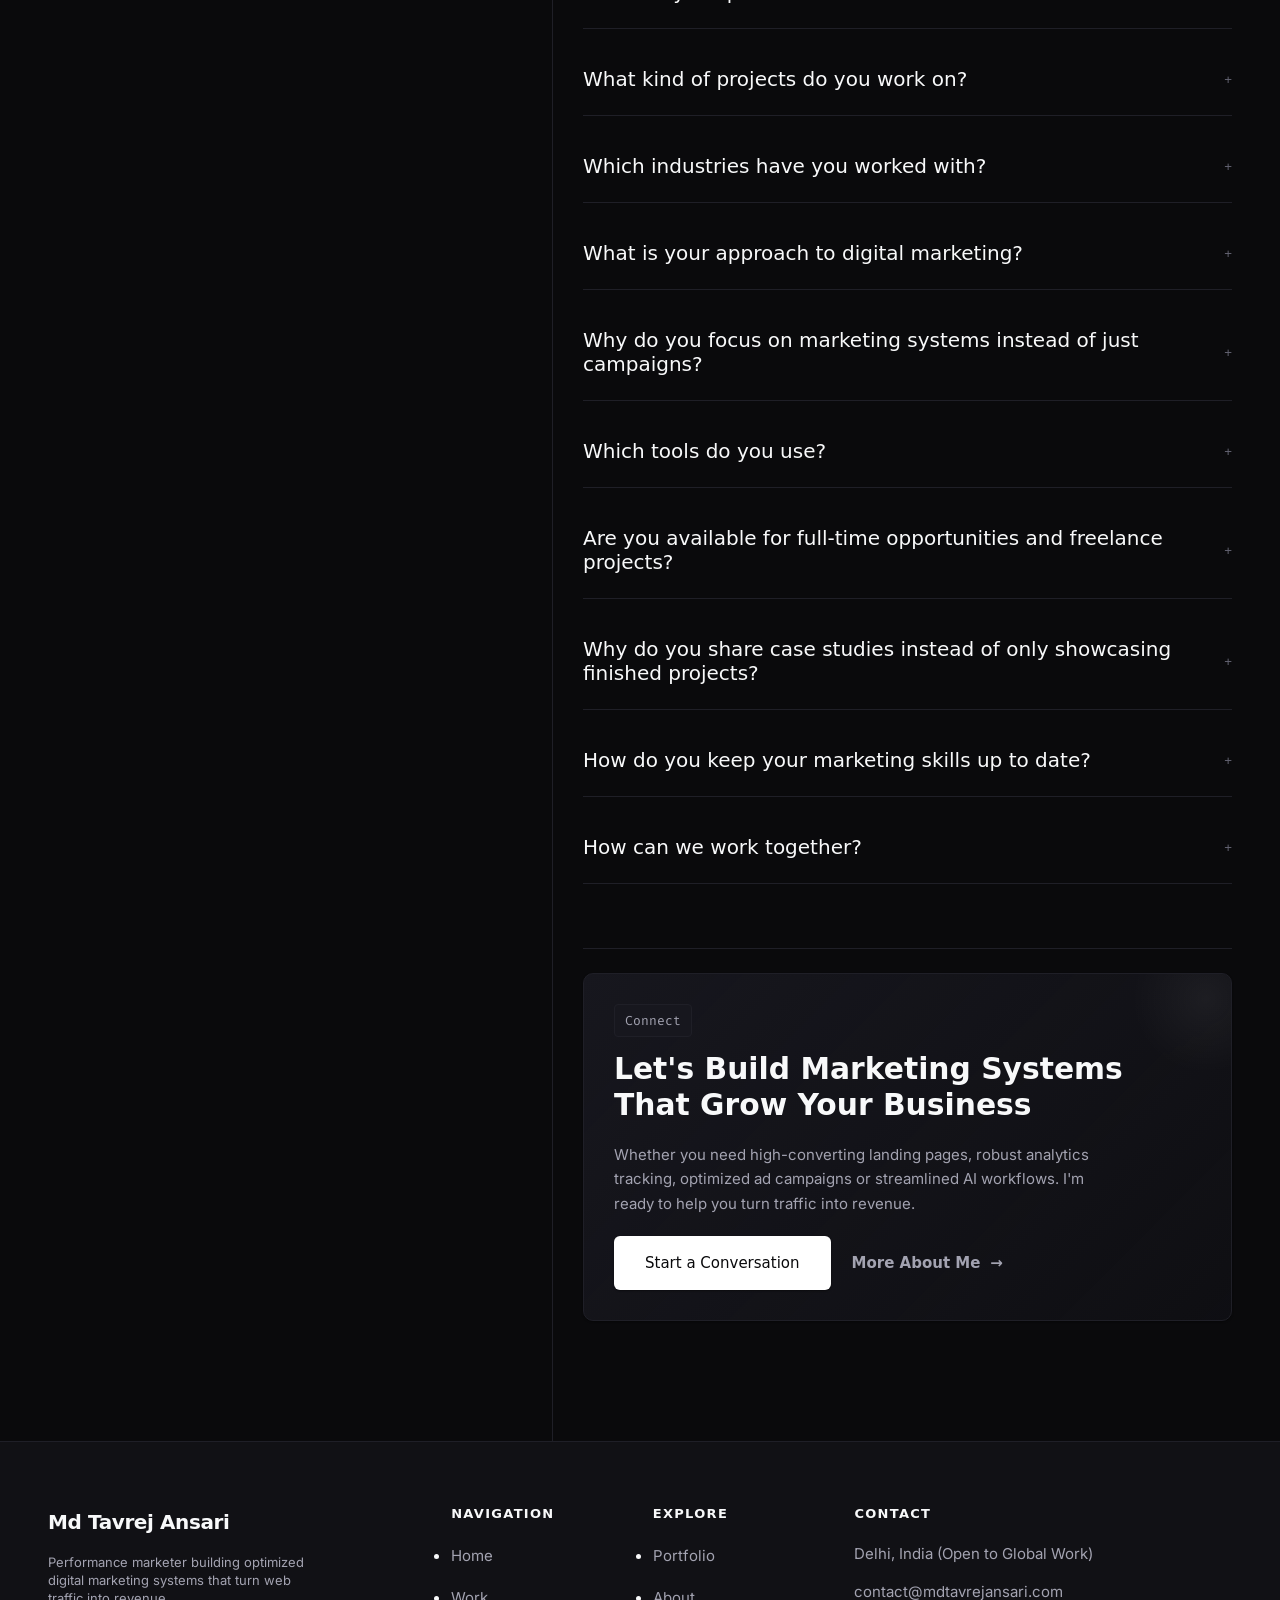
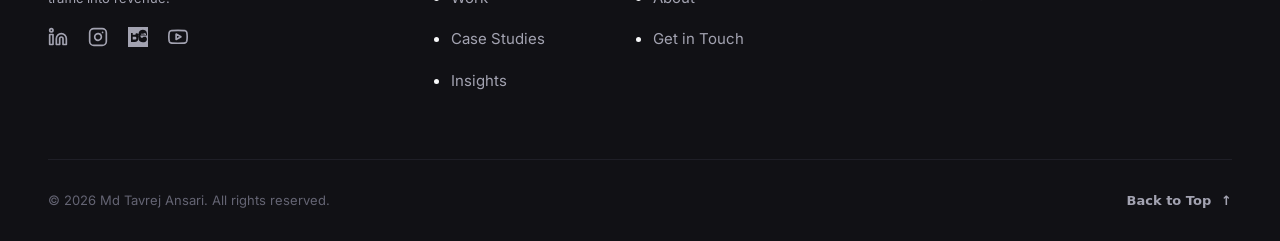
==== commit e7fd0dd0: "Refactor absolute paths to relative to support subdirectory deployments (e.g. GitHub Pages)" ====
--- a/index.html
+++ b/index.html
@@ -7,9 +7,9 @@
   <title>Md Tavrej Ansari - Performance Marketer</title>
   <meta name="description"
     content="[SEO Page Meta Description: Professional portfolio of Md Tavrej Ansari. Clean wireframe structure ready for content integration.]">
-  <link rel="stylesheet" href="/css/variables.css">
-  <link rel="stylesheet" href="/css/main.css">
-  <link rel="stylesheet" href="/css/components.css">
+  <link rel="stylesheet" href="css/variables.css">
+  <link rel="stylesheet" href="css/main.css">
+  <link rel="stylesheet" href="css/components.css">
 </head>
 
 <body>
@@ -35,8 +35,8 @@
         </div>
 
         <div class="flex-group" style="align-items: center; gap: var(--space-md);">
-          <a href="/contact" class="btn btn-primary">1:1 Strategy Call</a>
-          <a href="/resources" class="btn btn-text"
+          <a href="contact/" class="btn btn-primary">1:1 Strategy Call</a>
+          <a href="resources/" class="btn btn-text"
             style="display: inline-flex; align-items: center; gap: var(--space-xs); font-weight: var(--fw-semibold); color: var(--color-text-secondary); text-decoration: none; padding: var(--space-xs) 0;">
             <span>Explore Resources</span>
             <span aria-hidden="true">&rarr;</span>
@@ -54,23 +54,23 @@
             <div>
               <span class="badge">Selected Work</span>
             </div>
-            <a href="/projects" class="btn btn-secondary">View All</a>
-          </div>
-
+            <a href="projects/" class="btn btn-secondary">View All</a>
+          </div>
+ 
           <div class="grid-12" id="home-latest-projects" style="gap: var(--grid-gap);">
             <!-- Populated dynamically by cms-loader.js -->
           </div>
         </section>
-
-        <hr class="divider mb-0 mt-0">
-
+ 
+        <hr class="divider mb-0 mt-0">
+ 
         <!-- 3. FEATURED CASE STUDIES -->
         <section class="flow flow-lg" aria-label="Featured Case Studies">
           <div class="flex-group justify-between">
             <div>
               <span class="badge">Featured Case Studies</span>
             </div>
-            <a href="/case-studies" class="btn btn-secondary">View All</a>
+            <a href="case-studies/" class="btn btn-secondary">View All</a>
           </div>
 
           <div class="grid-12" id="home-latest-cases" style="gap: var(--grid-gap);">
@@ -231,7 +231,7 @@
             <div>
               <span class="badge">06 / Insights & Learnings</span>
             </div>
-            <a href="/articles" class="btn btn-secondary">View All</a>
+            <a href="articles/" class="btn btn-secondary">View All</a>
           </div>
 
           <div class="grid-12" id="home-latest-articles" style="gap: var(--grid-gap);">
@@ -511,8 +511,8 @@
               </p>
 
               <div class="flex-group" style="align-items: center; gap: var(--space-md);">
-                <a href="/contact" class="btn btn-primary">Start a Conversation</a>
-                <a href="/about" class="btn btn-text"
+                <a href="contact/" class="btn btn-primary">Start a Conversation</a>
+                <a href="about/" class="btn btn-text"
                   style="display: inline-flex; align-items: center; gap: var(--space-xs); font-weight: var(--fw-semibold); color: var(--color-text-secondary); text-decoration: none;">
                   <span>More About Me</span>
                   <span aria-hidden="true">&rarr;</span>
